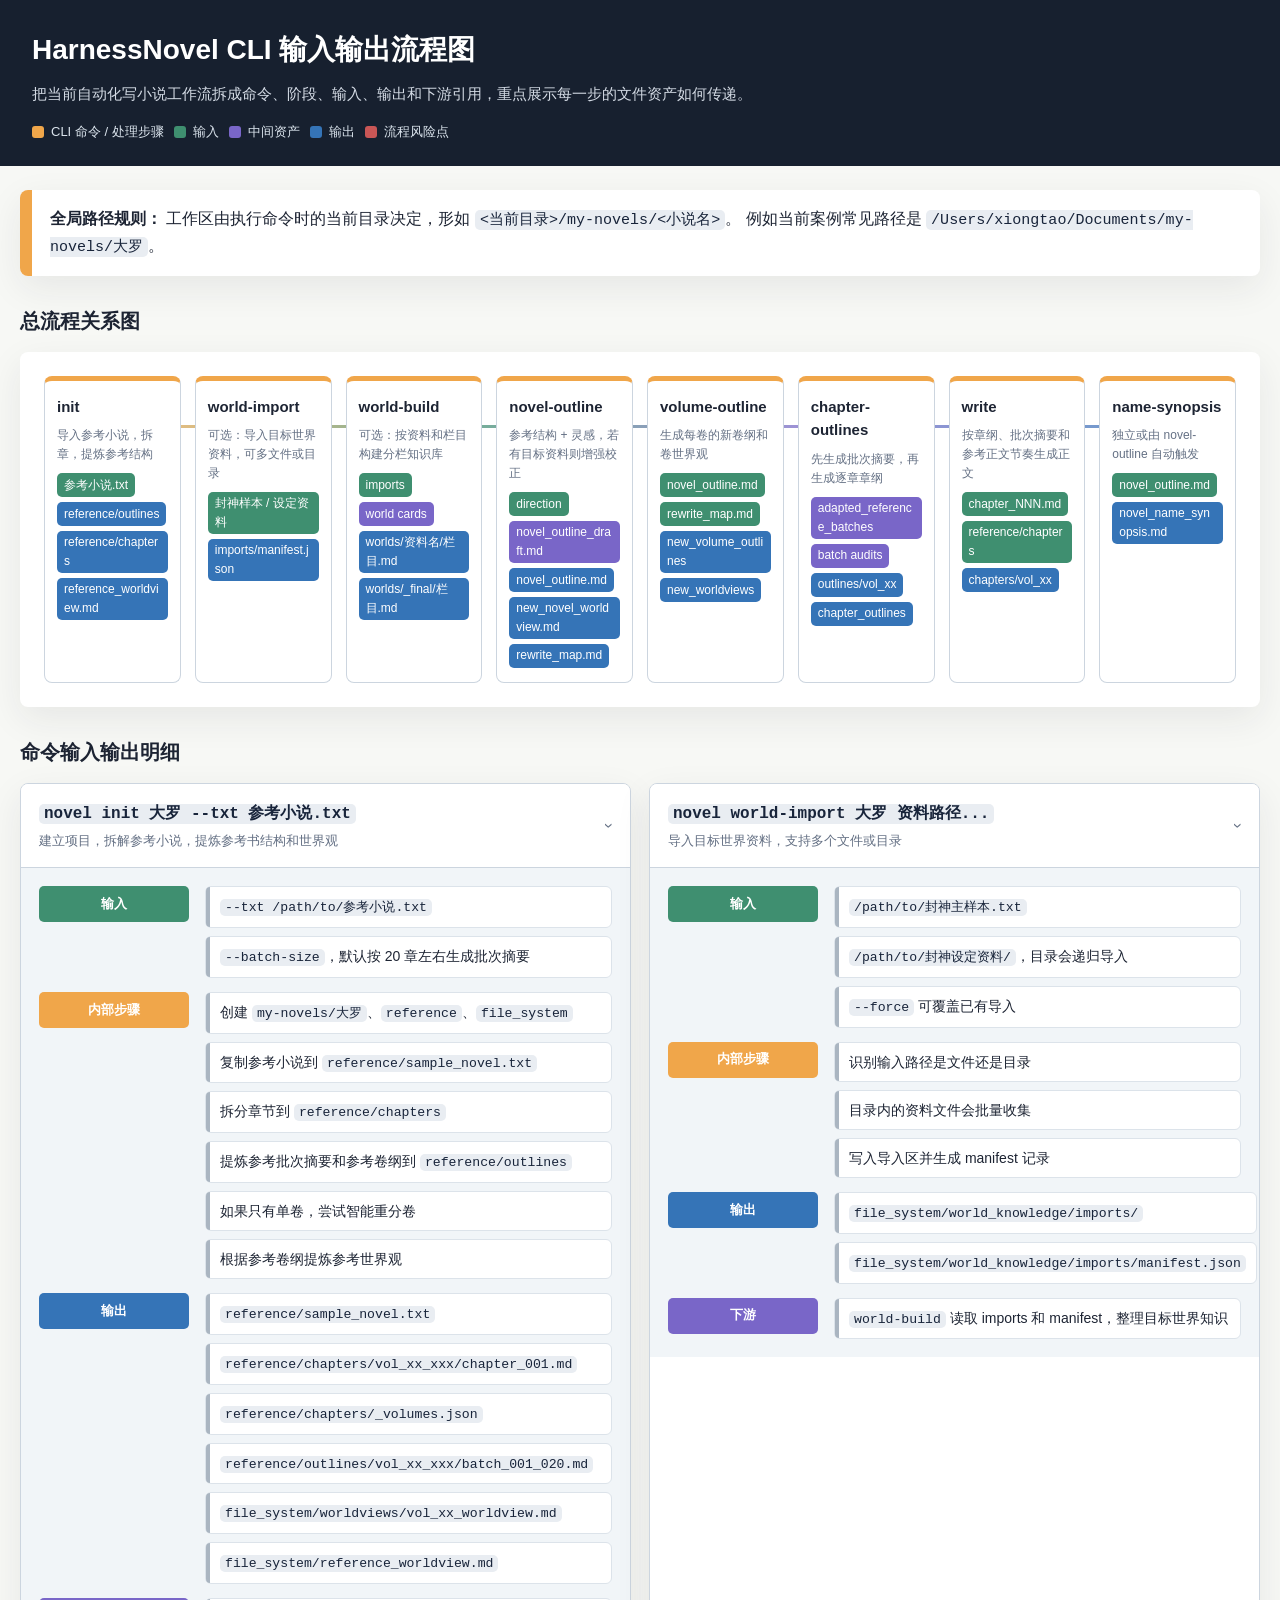
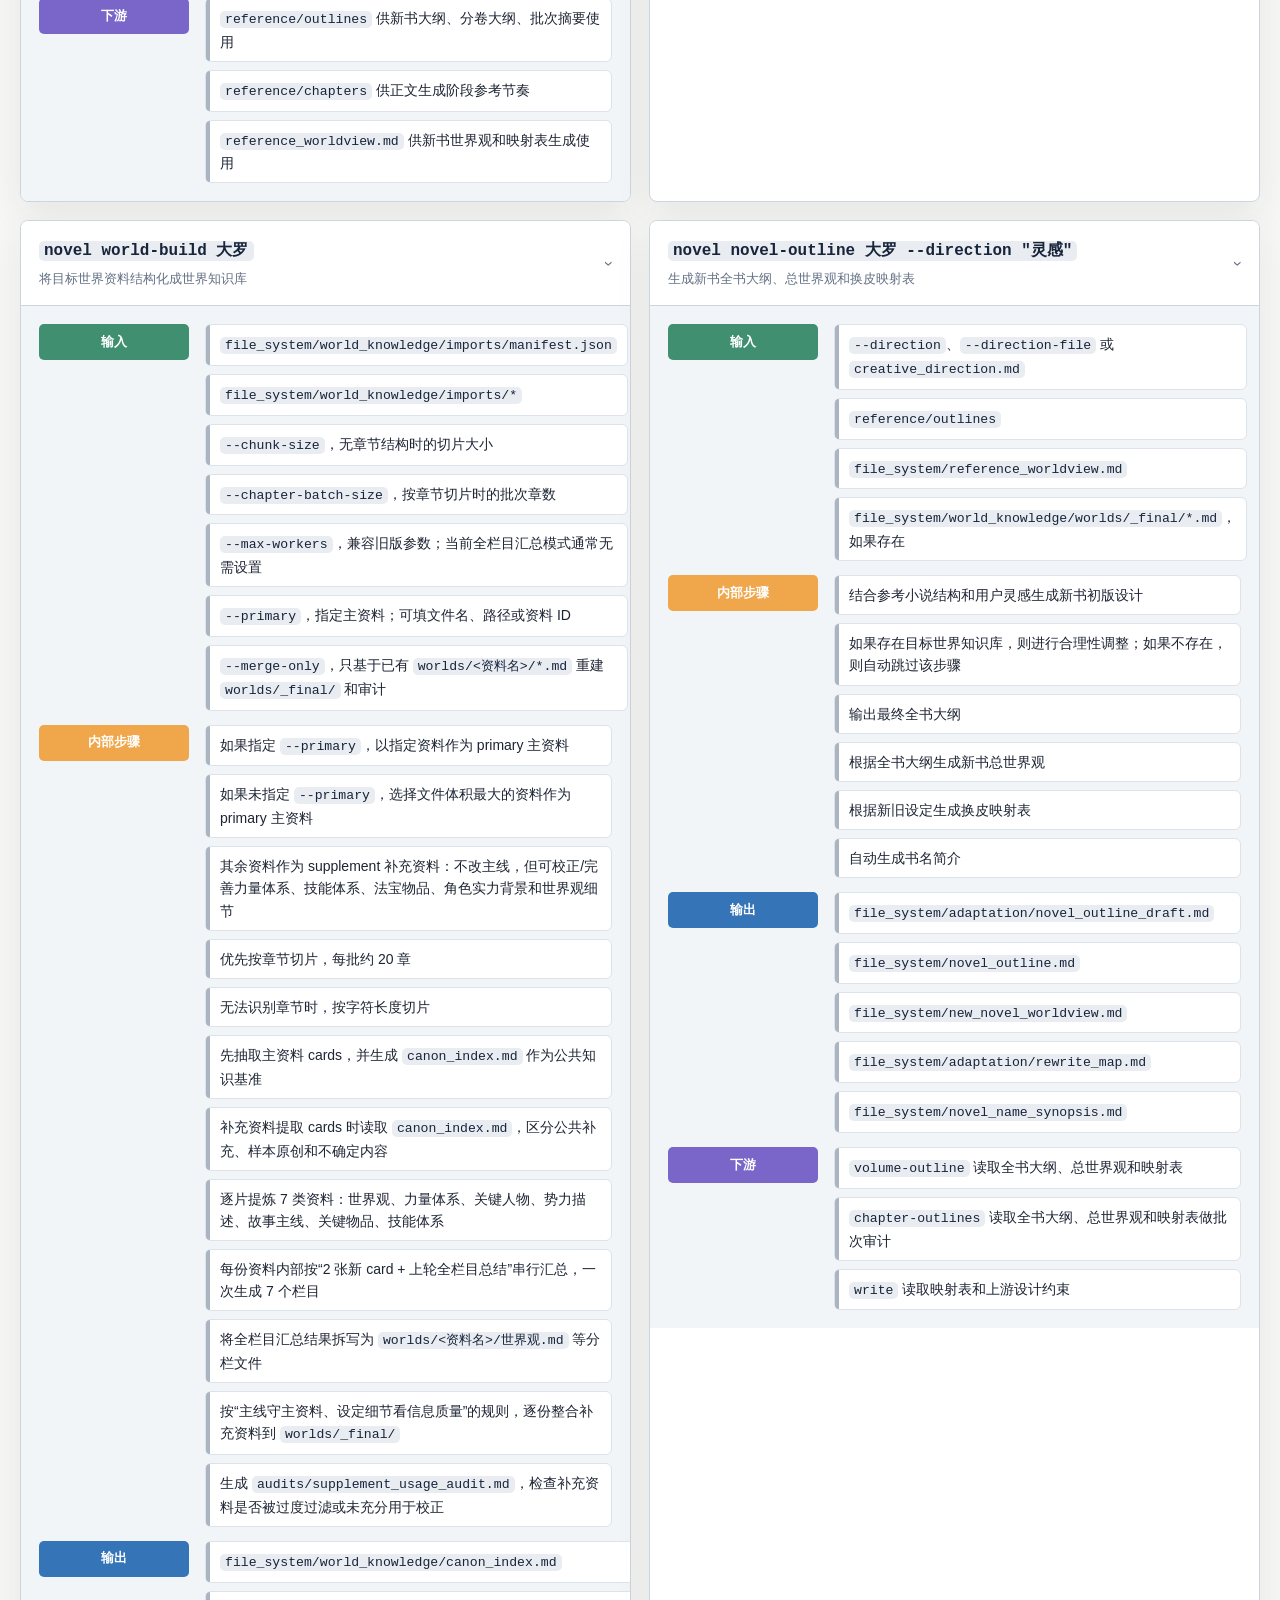
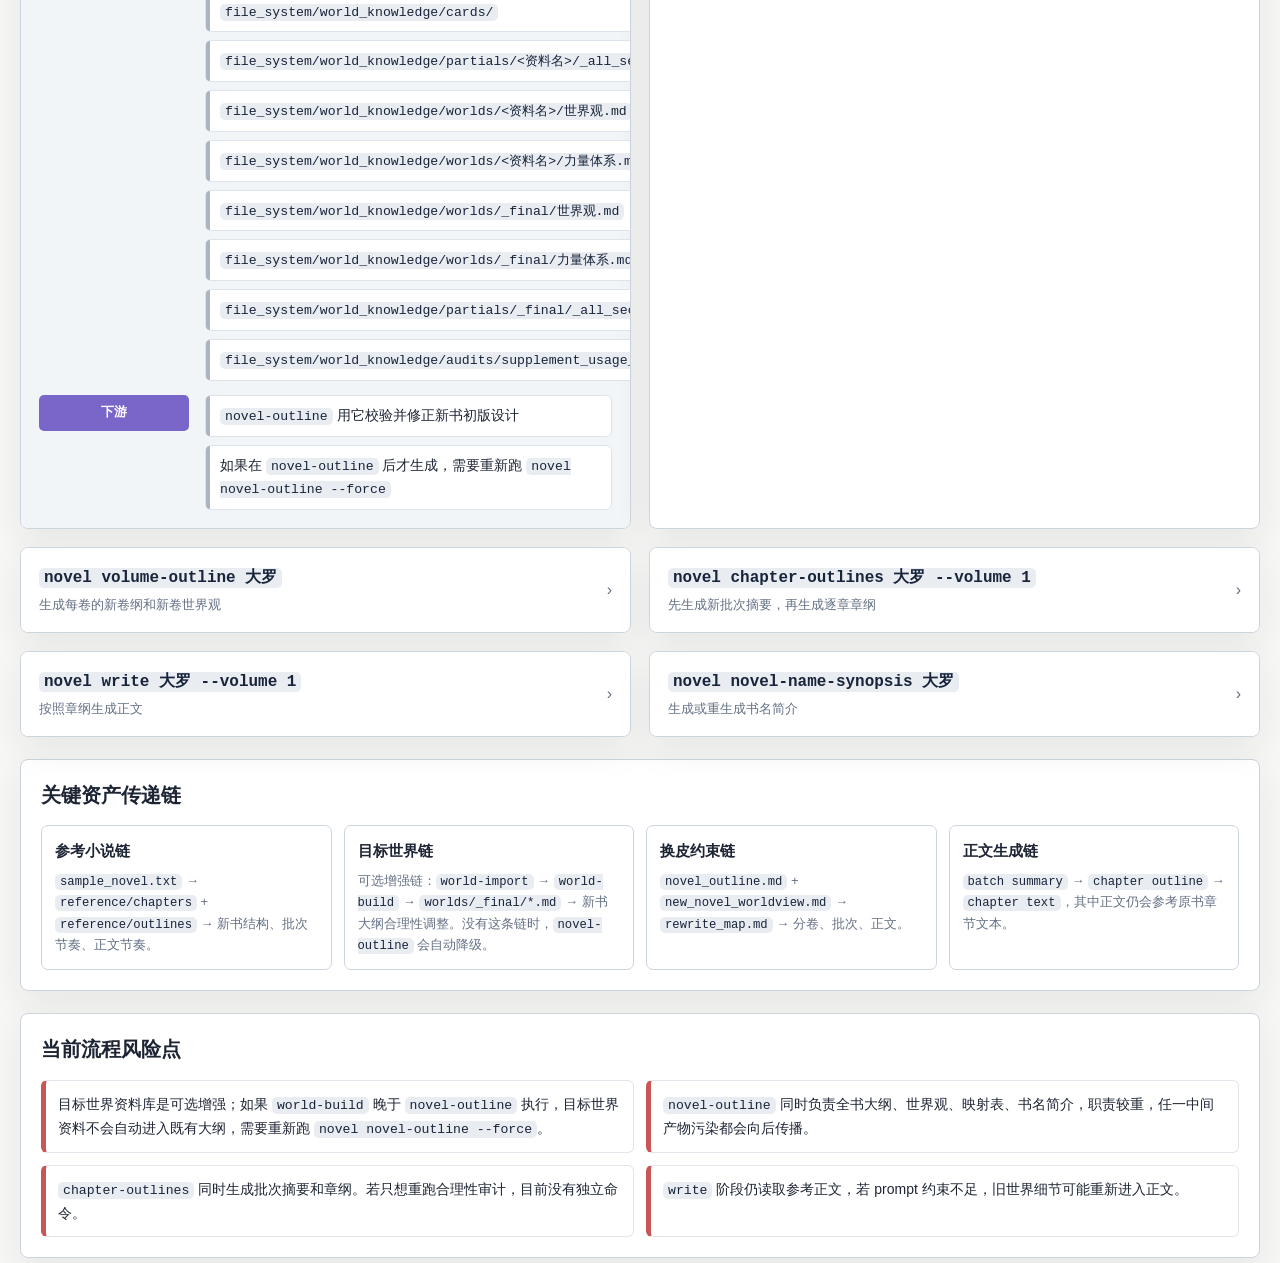
==== docs/cli_io_mindmap.html @ f711101b "add world import" ====
<!doctype html>
<html lang="zh-CN">
<head>
  <meta charset="utf-8">
  <meta name="viewport" content="width=device-width, initial-scale=1">
  <title>HarnessNovel CLI 输入输出流程图</title>
  <style>
    :root {
      --bg: #f7f8f5;
      --ink: #1d2433;
      --muted: #647084;
      --line: #ccd5df;
      --panel: #ffffff;
      --panel-soft: #f1f5f8;
      --cmd: #f0a64a;
      --input: #3f8f70;
      --mid: #7966c8;
      --output: #3574b7;
      --risk: #c95656;
      --shadow: 0 12px 36px rgba(33, 42, 55, 0.08);
      --radius: 8px;
    }

    * {
      box-sizing: border-box;
    }

    body {
      margin: 0;
      background: var(--bg);
      color: var(--ink);
      font-family: -apple-system, BlinkMacSystemFont, "Segoe UI", "PingFang SC", "Microsoft YaHei", sans-serif;
      line-height: 1.58;
    }

    header {
      background: #17202f;
      color: #fff;
      padding: 28px 32px 24px;
    }

    header h1 {
      margin: 0;
      font-size: 28px;
      font-weight: 760;
    }

    header p {
      margin: 10px 0 0;
      max-width: 980px;
      color: #d4dbe5;
      font-size: 15px;
    }

    main {
      width: min(1320px, calc(100% - 40px));
      margin: 24px auto 56px;
    }

    .note {
      display: grid;
      grid-template-columns: 12px 1fr;
      gap: 14px;
      align-items: stretch;
      background: var(--panel);
      box-shadow: var(--shadow);
      border-radius: var(--radius);
      overflow: hidden;
      margin-bottom: 24px;
    }

    .note::before {
      content: "";
      background: var(--cmd);
    }

    .note .content {
      padding: 16px 18px 16px 4px;
    }

    code {
      font-family: ui-monospace, SFMono-Regular, Menlo, Consolas, monospace;
      font-size: 0.94em;
      color: #18243a;
      background: #e9edf2;
      border-radius: 5px;
      padding: 1px 5px;
    }

    .section-title {
      margin: 30px 0 14px;
      font-size: 20px;
      font-weight: 760;
    }

    .legend {
      display: flex;
      flex-wrap: wrap;
      gap: 10px;
      margin: 16px 0 0;
    }

    .legend span {
      display: inline-flex;
      align-items: center;
      gap: 7px;
      color: #dbe4ed;
      font-size: 13px;
    }

    .legend i {
      width: 12px;
      height: 12px;
      border-radius: 3px;
      display: inline-block;
    }

    .flow-board {
      position: relative;
      background: var(--panel);
      box-shadow: var(--shadow);
      border-radius: var(--radius);
      padding: 24px;
      overflow-x: auto;
    }

    .rail {
      min-width: 1180px;
      display: grid;
      grid-template-columns: repeat(8, 1fr);
      gap: 14px;
      position: relative;
    }

    .rail::before {
      content: "";
      position: absolute;
      top: 49px;
      left: 7%;
      right: 7%;
      height: 3px;
      background: linear-gradient(90deg, var(--cmd), var(--input), var(--mid), var(--output));
      border-radius: 3px;
      opacity: 0.72;
    }

    .flow-node {
      position: relative;
      z-index: 1;
      min-height: 146px;
      background: #fff;
      border: 1px solid var(--line);
      border-top: 5px solid var(--cmd);
      border-radius: var(--radius);
      padding: 14px 12px;
    }

    .flow-node strong {
      display: block;
      font-size: 15px;
      margin-bottom: 8px;
    }

    .flow-node small {
      color: var(--muted);
      display: block;
      font-size: 12px;
    }

    .flow-node .artifacts {
      margin-top: 9px;
      display: grid;
      gap: 5px;
    }

    .pill {
      display: inline-flex;
      align-items: center;
      min-height: 24px;
      width: fit-content;
      max-width: 100%;
      border-radius: 5px;
      padding: 2px 7px;
      font-size: 12px;
      color: #fff;
      overflow-wrap: anywhere;
    }

    .pill.input { background: var(--input); }
    .pill.mid { background: var(--mid); }
    .pill.output { background: var(--output); }
    .pill.risk { background: var(--risk); }

    .mindmap-grid {
      display: grid;
      grid-template-columns: repeat(2, minmax(0, 1fr));
      gap: 18px;
    }

    details.command {
      background: var(--panel);
      border: 1px solid var(--line);
      border-radius: var(--radius);
      box-shadow: var(--shadow);
      overflow: hidden;
    }

    details.command > summary {
      cursor: pointer;
      list-style: none;
      padding: 16px 18px;
      background: #fff;
      display: flex;
      align-items: center;
      justify-content: space-between;
      gap: 16px;
    }

    details.command > summary::-webkit-details-marker {
      display: none;
    }

    .summary-title {
      display: flex;
      flex-direction: column;
      gap: 4px;
    }

    .summary-title strong {
      font-size: 17px;
    }

    .summary-title span {
      color: var(--muted);
      font-size: 13px;
    }

    .chevron {
      flex: 0 0 auto;
      color: var(--muted);
      transition: transform 0.18s ease;
    }

    details[open] .chevron {
      transform: rotate(90deg);
    }

    .command-body {
      border-top: 1px solid var(--line);
      background: var(--panel-soft);
      padding: 18px;
    }

    .branch {
      display: grid;
      grid-template-columns: 150px 1fr;
      gap: 16px;
      align-items: start;
      margin: 0 0 14px;
    }

    .branch:last-child {
      margin-bottom: 0;
    }

    .branch-label {
      min-height: 36px;
      display: flex;
      align-items: center;
      justify-content: center;
      border-radius: 5px;
      color: #fff;
      font-weight: 680;
      font-size: 13px;
    }

    .branch-label.input { background: var(--input); }
    .branch-label.step { background: var(--cmd); }
    .branch-label.mid { background: var(--mid); }
    .branch-label.output { background: var(--output); }
    .branch-label.risk { background: var(--risk); }

    .branch ul {
      margin: 0;
      padding: 0;
      list-style: none;
      display: grid;
      gap: 8px;
    }

    .branch li {
      position: relative;
      background: #fff;
      border: 1px solid #dce3ea;
      border-radius: 6px;
      padding: 8px 10px 8px 14px;
      font-size: 14px;
    }

    .branch li::before {
      content: "";
      position: absolute;
      left: 0;
      top: 0;
      bottom: 0;
      width: 4px;
      background: #aab5c1;
      border-radius: 6px 0 0 6px;
    }

    .chain {
      background: var(--panel);
      border-radius: var(--radius);
      box-shadow: var(--shadow);
      border: 1px solid var(--line);
      padding: 20px;
      margin-top: 22px;
    }

    .chain-grid {
      display: grid;
      grid-template-columns: repeat(4, minmax(0, 1fr));
      gap: 12px;
    }

    .chain-card {
      background: #fff;
      border: 1px solid var(--line);
      border-radius: 7px;
      padding: 13px;
    }

    .chain-card h3 {
      margin: 0 0 8px;
      font-size: 15px;
    }

    .chain-card p {
      margin: 0;
      color: var(--muted);
      font-size: 13px;
    }

    .risk-list {
      display: grid;
      grid-template-columns: repeat(2, minmax(0, 1fr));
      gap: 12px;
      margin-top: 12px;
    }

    .risk-item {
      border-left: 5px solid var(--risk);
      background: #fff;
      border-radius: 6px;
      padding: 12px;
      border-top: 1px solid #e1e6ec;
      border-right: 1px solid #e1e6ec;
      border-bottom: 1px solid #e1e6ec;
      font-size: 14px;
    }

    @media (max-width: 980px) {
      main {
        width: min(100% - 24px, 1320px);
      }

      .mindmap-grid,
      .chain-grid,
      .risk-list {
        grid-template-columns: 1fr;
      }

      .branch {
        grid-template-columns: 1fr;
      }
    }
  </style>
</head>
<body>
  <header>
    <h1>HarnessNovel CLI 输入输出流程图</h1>
    <p>把当前自动化写小说工作流拆成命令、阶段、输入、输出和下游引用，重点展示每一步的文件资产如何传递。</p>
    <div class="legend">
      <span><i style="background: var(--cmd)"></i>CLI 命令 / 处理步骤</span>
      <span><i style="background: var(--input)"></i>输入</span>
      <span><i style="background: var(--mid)"></i>中间资产</span>
      <span><i style="background: var(--output)"></i>输出</span>
      <span><i style="background: var(--risk)"></i>流程风险点</span>
    </div>
  </header>

  <main>
    <section class="note">
      <div class="content">
        <strong>全局路径规则：</strong>
        工作区由执行命令时的当前目录决定，形如 <code>&lt;当前目录&gt;/my-novels/&lt;小说名&gt;</code>。
        例如当前案例常见路径是 <code>/Users/xiongtao/Documents/my-novels/大罗</code>。
      </div>
    </section>

    <h2 class="section-title">总流程关系图</h2>
    <section class="flow-board" aria-label="CLI 总流程">
      <div class="rail">
        <article class="flow-node">
          <strong>init</strong>
          <small>导入参考小说，拆章，提炼参考结构</small>
          <div class="artifacts">
            <span class="pill input">参考小说.txt</span>
            <span class="pill output">reference/outlines</span>
            <span class="pill output">reference/chapters</span>
            <span class="pill output">reference_worldview.md</span>
          </div>
        </article>
        <article class="flow-node">
          <strong>world-import</strong>
          <small>可选：导入目标世界资料，可多文件或目录</small>
          <div class="artifacts">
            <span class="pill input">封神样本 / 设定资料</span>
            <span class="pill output">imports/manifest.json</span>
          </div>
        </article>
        <article class="flow-node">
          <strong>world-build</strong>
          <small>可选：按资料和栏目构建分栏知识库</small>
          <div class="artifacts">
            <span class="pill input">imports</span>
            <span class="pill mid">world cards</span>
            <span class="pill output">worlds/资料名/栏目.md</span>
            <span class="pill output">worlds/_final/栏目.md</span>
          </div>
        </article>
        <article class="flow-node">
          <strong>novel-outline</strong>
          <small>参考结构 + 灵感，若有目标资料则增强校正</small>
          <div class="artifacts">
            <span class="pill input">direction</span>
            <span class="pill mid">novel_outline_draft.md</span>
            <span class="pill output">novel_outline.md</span>
            <span class="pill output">new_novel_worldview.md</span>
            <span class="pill output">rewrite_map.md</span>
          </div>
        </article>
        <article class="flow-node">
          <strong>volume-outline</strong>
          <small>生成每卷的新卷纲和卷世界观</small>
          <div class="artifacts">
            <span class="pill input">novel_outline.md</span>
            <span class="pill input">rewrite_map.md</span>
            <span class="pill output">new_volume_outlines</span>
            <span class="pill output">new_worldviews</span>
          </div>
        </article>
        <article class="flow-node">
          <strong>chapter-outlines</strong>
          <small>先生成批次摘要，再生成逐章章纲</small>
          <div class="artifacts">
            <span class="pill mid">adapted_reference_batches</span>
            <span class="pill mid">batch audits</span>
            <span class="pill output">outlines/vol_xx</span>
            <span class="pill output">chapter_outlines</span>
          </div>
        </article>
        <article class="flow-node">
          <strong>write</strong>
          <small>按章纲、批次摘要和参考正文节奏生成正文</small>
          <div class="artifacts">
            <span class="pill input">chapter_NNN.md</span>
            <span class="pill input">reference/chapters</span>
            <span class="pill output">chapters/vol_xx</span>
          </div>
        </article>
        <article class="flow-node">
          <strong>name-synopsis</strong>
          <small>独立或由 novel-outline 自动触发</small>
          <div class="artifacts">
            <span class="pill input">novel_outline.md</span>
            <span class="pill output">novel_name_synopsis.md</span>
          </div>
        </article>
      </div>
    </section>

    <h2 class="section-title">命令输入输出明细</h2>
    <section class="mindmap-grid">
      <details class="command" open>
        <summary>
          <span class="summary-title">
            <strong><code>novel init 大罗 --txt 参考小说.txt</code></strong>
            <span>建立项目，拆解参考小说，提炼参考书结构和世界观</span>
          </span>
          <span class="chevron">›</span>
        </summary>
        <div class="command-body">
          <div class="branch">
            <div class="branch-label input">输入</div>
            <ul>
              <li><code>--txt /path/to/参考小说.txt</code></li>
              <li><code>--batch-size</code>，默认按 20 章左右生成批次摘要</li>
            </ul>
          </div>
          <div class="branch">
            <div class="branch-label step">内部步骤</div>
            <ul>
              <li>创建 <code>my-novels/大罗</code>、<code>reference</code>、<code>file_system</code></li>
              <li>复制参考小说到 <code>reference/sample_novel.txt</code></li>
              <li>拆分章节到 <code>reference/chapters</code></li>
              <li>提炼参考批次摘要和参考卷纲到 <code>reference/outlines</code></li>
              <li>如果只有单卷，尝试智能重分卷</li>
              <li>根据参考卷纲提炼参考世界观</li>
            </ul>
          </div>
          <div class="branch">
            <div class="branch-label output">输出</div>
            <ul>
              <li><code>reference/sample_novel.txt</code></li>
              <li><code>reference/chapters/vol_xx_xxx/chapter_001.md</code></li>
              <li><code>reference/chapters/_volumes.json</code></li>
              <li><code>reference/outlines/vol_xx_xxx/batch_001_020.md</code></li>
              <li><code>file_system/worldviews/vol_xx_worldview.md</code></li>
              <li><code>file_system/reference_worldview.md</code></li>
            </ul>
          </div>
          <div class="branch">
            <div class="branch-label mid">下游</div>
            <ul>
              <li><code>reference/outlines</code> 供新书大纲、分卷大纲、批次摘要使用</li>
              <li><code>reference/chapters</code> 供正文生成阶段参考节奏</li>
              <li><code>reference_worldview.md</code> 供新书世界观和映射表生成使用</li>
            </ul>
          </div>
        </div>
      </details>

      <details class="command" open>
        <summary>
          <span class="summary-title">
            <strong><code>novel world-import 大罗 资料路径...</code></strong>
            <span>导入目标世界资料，支持多个文件或目录</span>
          </span>
          <span class="chevron">›</span>
        </summary>
        <div class="command-body">
          <div class="branch">
            <div class="branch-label input">输入</div>
            <ul>
              <li><code>/path/to/封神主样本.txt</code></li>
              <li><code>/path/to/封神设定资料/</code>，目录会递归导入</li>
              <li><code>--force</code> 可覆盖已有导入</li>
            </ul>
          </div>
          <div class="branch">
            <div class="branch-label step">内部步骤</div>
            <ul>
              <li>识别输入路径是文件还是目录</li>
              <li>目录内的资料文件会批量收集</li>
              <li>写入导入区并生成 manifest 记录</li>
            </ul>
          </div>
          <div class="branch">
            <div class="branch-label output">输出</div>
            <ul>
              <li><code>file_system/world_knowledge/imports/</code></li>
              <li><code>file_system/world_knowledge/imports/manifest.json</code></li>
            </ul>
          </div>
          <div class="branch">
            <div class="branch-label mid">下游</div>
            <ul>
              <li><code>world-build</code> 读取 imports 和 manifest，整理目标世界知识</li>
            </ul>
          </div>
        </div>
      </details>

      <details class="command" open>
        <summary>
          <span class="summary-title">
            <strong><code>novel world-build 大罗</code></strong>
            <span>将目标世界资料结构化成世界知识库</span>
          </span>
          <span class="chevron">›</span>
        </summary>
        <div class="command-body">
          <div class="branch">
            <div class="branch-label input">输入</div>
            <ul>
              <li><code>file_system/world_knowledge/imports/manifest.json</code></li>
              <li><code>file_system/world_knowledge/imports/*</code></li>
              <li><code>--chunk-size</code>，无章节结构时的切片大小</li>
              <li><code>--chapter-batch-size</code>，按章节切片时的批次章数</li>
              <li><code>--max-workers</code>，兼容旧版参数；当前全栏目汇总模式通常无需设置</li>
              <li><code>--primary</code>，指定主资料；可填文件名、路径或资料 ID</li>
              <li><code>--merge-only</code>，只基于已有 <code>worlds/&lt;资料名&gt;/*.md</code> 重建 <code>worlds/_final/</code> 和审计</li>
            </ul>
          </div>
          <div class="branch">
            <div class="branch-label step">内部步骤</div>
            <ul>
              <li>如果指定 <code>--primary</code>，以指定资料作为 primary 主资料</li>
              <li>如果未指定 <code>--primary</code>，选择文件体积最大的资料作为 primary 主资料</li>
              <li>其余资料作为 supplement 补充资料：不改主线，但可校正/完善力量体系、技能体系、法宝物品、角色实力背景和世界观细节</li>
              <li>优先按章节切片，每批约 20 章</li>
              <li>无法识别章节时，按字符长度切片</li>
              <li>先抽取主资料 cards，并生成 <code>canon_index.md</code> 作为公共知识基准</li>
              <li>补充资料提取 cards 时读取 <code>canon_index.md</code>，区分公共补充、样本原创和不确定内容</li>
              <li>逐片提炼 7 类资料：世界观、力量体系、关键人物、势力描述、故事主线、关键物品、技能体系</li>
              <li>每份资料内部按“2 张新 card + 上轮全栏目总结”串行汇总，一次生成 7 个栏目</li>
              <li>将全栏目汇总结果拆写为 <code>worlds/&lt;资料名&gt;/世界观.md</code> 等分栏文件</li>
              <li>按“主线守主资料、设定细节看信息质量”的规则，逐份整合补充资料到 <code>worlds/_final/</code></li>
              <li>生成 <code>audits/supplement_usage_audit.md</code>，检查补充资料是否被过度过滤或未充分用于校正</li>
            </ul>
          </div>
          <div class="branch">
            <div class="branch-label output">输出</div>
            <ul>
              <li><code>file_system/world_knowledge/canon_index.md</code></li>
              <li><code>file_system/world_knowledge/cards/</code></li>
              <li><code>file_system/world_knowledge/partials/&lt;资料名&gt;/_all_sections/partial_001.md</code></li>
              <li><code>file_system/world_knowledge/worlds/&lt;资料名&gt;/世界观.md</code></li>
              <li><code>file_system/world_knowledge/worlds/&lt;资料名&gt;/力量体系.md</code></li>
              <li><code>file_system/world_knowledge/worlds/_final/世界观.md</code></li>
              <li><code>file_system/world_knowledge/worlds/_final/力量体系.md</code></li>
              <li><code>file_system/world_knowledge/partials/_final/_all_sections/integrated_001_xxx.md</code></li>
              <li><code>file_system/world_knowledge/audits/supplement_usage_audit.md</code></li>
            </ul>
          </div>
          <div class="branch">
            <div class="branch-label mid">下游</div>
            <ul>
              <li><code>novel-outline</code> 用它校验并修正新书初版设计</li>
              <li>如果在 <code>novel-outline</code> 后才生成，需要重新跑 <code>novel novel-outline --force</code></li>
            </ul>
          </div>
        </div>
      </details>

      <details class="command" open>
        <summary>
          <span class="summary-title">
            <strong><code>novel novel-outline 大罗 --direction "灵感"</code></strong>
            <span>生成新书全书大纲、总世界观和换皮映射表</span>
          </span>
          <span class="chevron">›</span>
        </summary>
        <div class="command-body">
          <div class="branch">
            <div class="branch-label input">输入</div>
            <ul>
              <li><code>--direction</code>、<code>--direction-file</code> 或 <code>creative_direction.md</code></li>
              <li><code>reference/outlines</code></li>
              <li><code>file_system/reference_worldview.md</code></li>
              <li><code>file_system/world_knowledge/worlds/_final/*.md</code>，如果存在</li>
            </ul>
          </div>
          <div class="branch">
            <div class="branch-label step">内部步骤</div>
            <ul>
              <li>结合参考小说结构和用户灵感生成新书初版设计</li>
              <li>如果存在目标世界知识库，则进行合理性调整；如果不存在，则自动跳过该步骤</li>
              <li>输出最终全书大纲</li>
              <li>根据全书大纲生成新书总世界观</li>
              <li>根据新旧设定生成换皮映射表</li>
              <li>自动生成书名简介</li>
            </ul>
          </div>
          <div class="branch">
            <div class="branch-label output">输出</div>
            <ul>
              <li><code>file_system/adaptation/novel_outline_draft.md</code></li>
              <li><code>file_system/novel_outline.md</code></li>
              <li><code>file_system/new_novel_worldview.md</code></li>
              <li><code>file_system/adaptation/rewrite_map.md</code></li>
              <li><code>file_system/novel_name_synopsis.md</code></li>
            </ul>
          </div>
          <div class="branch">
            <div class="branch-label mid">下游</div>
            <ul>
              <li><code>volume-outline</code> 读取全书大纲、总世界观和映射表</li>
              <li><code>chapter-outlines</code> 读取全书大纲、总世界观和映射表做批次审计</li>
              <li><code>write</code> 读取映射表和上游设计约束</li>
            </ul>
          </div>
        </div>
      </details>

      <details class="command">
        <summary>
          <span class="summary-title">
            <strong><code>novel volume-outline 大罗</code></strong>
            <span>生成每卷的新卷纲和新卷世界观</span>
          </span>
          <span class="chevron">›</span>
        </summary>
        <div class="command-body">
          <div class="branch">
            <div class="branch-label input">输入</div>
            <ul>
              <li><code>file_system/novel_outline.md</code></li>
              <li><code>file_system/new_novel_worldview.md</code></li>
              <li><code>file_system/adaptation/rewrite_map.md</code></li>
              <li><code>reference/outlines/vol_xx_xxx</code></li>
              <li><code>--volume</code> 可指定单卷</li>
              <li><code>--direction</code> 可补充本次卷纲方向</li>
            </ul>
          </div>
          <div class="branch">
            <div class="branch-label step">内部步骤</div>
            <ul>
              <li>读取参考卷结构和新书总设计</li>
              <li>如果映射表缺失，尝试自动补生成</li>
              <li>生成单卷新大纲</li>
              <li>基于单卷大纲生成单卷世界观</li>
              <li>汇总所有分卷大纲</li>
            </ul>
          </div>
          <div class="branch">
            <div class="branch-label output">输出</div>
            <ul>
              <li><code>file_system/new_volume_outlines/vol_01_outline.md</code></li>
              <li><code>file_system/new_worldviews/vol_01_worldview.md</code></li>
              <li><code>file_system/volume_outline.md</code></li>
            </ul>
          </div>
          <div class="branch">
            <div class="branch-label mid">下游</div>
            <ul>
              <li><code>chapter-outlines</code> 用本卷大纲和本卷世界观生成批次摘要和章纲</li>
              <li><code>write</code> 用本卷大纲和本卷世界观约束正文</li>
            </ul>
          </div>
        </div>
      </details>

      <details class="command">
        <summary>
          <span class="summary-title">
            <strong><code>novel chapter-outlines 大罗 --volume 1</code></strong>
            <span>先生成新批次摘要，再生成逐章章纲</span>
          </span>
          <span class="chevron">›</span>
        </summary>
        <div class="command-body">
          <div class="branch">
            <div class="branch-label input">输入</div>
            <ul>
              <li><code>file_system/novel_outline.md</code></li>
              <li><code>file_system/new_novel_worldview.md</code></li>
              <li><code>file_system/new_volume_outlines/vol_xx_outline.md</code></li>
              <li><code>file_system/new_worldviews/vol_xx_worldview.md</code></li>
              <li><code>file_system/adaptation/rewrite_map.md</code></li>
              <li><code>reference/outlines/vol_xx_xxx/batch_001_020.md</code></li>
              <li>前序新批次摘要和前两章章纲，如果存在</li>
            </ul>
          </div>
          <div class="branch">
            <div class="branch-label step">多步流程</div>
            <ul>
              <li>步骤 A：预改写参考批次，生成新世界节奏草稿</li>
              <li>步骤 B：基于预改写草稿生成正式新批次摘要</li>
              <li>步骤 C：用 pro 模型做剧情合理性审计，失败则重写一次</li>
              <li>步骤 D：基于正式批次摘要生成逐章章纲</li>
            </ul>
          </div>
          <div class="branch">
            <div class="branch-label output">输出</div>
            <ul>
              <li><code>file_system/adaptation/adapted_reference_batches/vol_xx/batch_001_020.md</code></li>
              <li><code>file_system/adaptation/batch_reasonability_audits/vol_xx/*.json</code></li>
              <li><code>file_system/outlines/vol_xx/batch_001_020.md</code></li>
              <li><code>file_system/chapter_outlines/vol_xx/chapter_001.md</code></li>
            </ul>
          </div>
          <div class="branch">
            <div class="branch-label mid">下游</div>
            <ul>
              <li><code>file_system/outlines</code> 作为正文生成的批次背景</li>
              <li><code>file_system/chapter_outlines</code> 作为正文生成的直接蓝图</li>
            </ul>
          </div>
        </div>
      </details>

      <details class="command">
        <summary>
          <span class="summary-title">
            <strong><code>novel write 大罗 --volume 1</code></strong>
            <span>按照章纲生成正文</span>
          </span>
          <span class="chevron">›</span>
        </summary>
        <div class="command-body">
          <div class="branch">
            <div class="branch-label input">输入</div>
            <ul>
              <li><code>file_system/chapter_outlines/vol_xx/chapter_NNN.md</code></li>
              <li><code>file_system/outlines/vol_xx/batch_XXX_YYY.md</code></li>
              <li><code>file_system/new_volume_outlines/vol_xx_outline.md</code></li>
              <li><code>file_system/new_worldviews/vol_xx_worldview.md</code></li>
              <li><code>file_system/adaptation/rewrite_map.md</code></li>
              <li><code>reference/chapters</code> 中按比例匹配的参考章节</li>
              <li>前两章正文，如果存在</li>
              <li><code>core/system_prompt.md</code> 和 <code>core/agents.md</code></li>
            </ul>
          </div>
          <div class="branch">
            <div class="branch-label step">内部步骤</div>
            <ul>
              <li>确定要生成的章节范围，支持 <code>--start</code> 和 <code>--max</code></li>
              <li>读取章纲、批次摘要、卷纲、卷世界观、映射表</li>
              <li>读取对应参考章节作为节奏和写法样本</li>
              <li>调用正文生成模型</li>
              <li>写入章节正文</li>
            </ul>
          </div>
          <div class="branch">
            <div class="branch-label output">输出</div>
            <ul>
              <li><code>file_system/chapters/vol_xx/001_第1章.md</code></li>
              <li><code>file_system/chapters/vol_xx/002_第2章.md</code></li>
            </ul>
          </div>
          <div class="branch">
            <div class="branch-label risk">注意点</div>
            <ul>
              <li>正文阶段仍会直接读取参考章节文本，参考污染风险没有完全消失</li>
              <li>当前正文阶段仍存在静态残留扫描逻辑，后续可按你的新思路继续收敛</li>
            </ul>
          </div>
        </div>
      </details>

      <details class="command">
        <summary>
          <span class="summary-title">
            <strong><code>novel novel-name-synopsis 大罗</code></strong>
            <span>生成或重生成书名简介</span>
          </span>
          <span class="chevron">›</span>
        </summary>
        <div class="command-body">
          <div class="branch">
            <div class="branch-label input">输入</div>
            <ul>
              <li><code>file_system/novel_outline.md</code></li>
              <li><code>file_system/new_novel_worldview.md</code></li>
              <li><code>creative_direction.md</code></li>
            </ul>
          </div>
          <div class="branch">
            <div class="branch-label step">内部步骤</div>
            <ul>
              <li>根据全书大纲、世界观和灵感生成书名、简介、卖点</li>
              <li><code>novel-outline</code> 当前会自动触发一次本能力</li>
            </ul>
          </div>
          <div class="branch">
            <div class="branch-label output">输出</div>
            <ul>
              <li><code>file_system/novel_name_synopsis.md</code></li>
            </ul>
          </div>
        </div>
      </details>
    </section>

    <section class="chain">
      <h2 class="section-title" style="margin-top:0">关键资产传递链</h2>
      <div class="chain-grid">
        <article class="chain-card">
          <h3>参考小说链</h3>
          <p><code>sample_novel.txt</code> → <code>reference/chapters</code> + <code>reference/outlines</code> → 新书结构、批次节奏、正文节奏。</p>
        </article>
        <article class="chain-card">
          <h3>目标世界链</h3>
          <p>可选增强链：<code>world-import</code> → <code>world-build</code> → <code>worlds/_final/*.md</code> → 新书大纲合理性调整。没有这条链时，<code>novel-outline</code> 会自动降级。</p>
        </article>
        <article class="chain-card">
          <h3>换皮约束链</h3>
          <p><code>novel_outline.md</code> + <code>new_novel_worldview.md</code> → <code>rewrite_map.md</code> → 分卷、批次、正文。</p>
        </article>
        <article class="chain-card">
          <h3>正文生成链</h3>
          <p><code>batch summary</code> → <code>chapter outline</code> → <code>chapter text</code>，其中正文仍会参考原书章节文本。</p>
        </article>
      </div>
    </section>

    <section class="chain">
      <h2 class="section-title" style="margin-top:0">当前流程风险点</h2>
      <div class="risk-list">
        <div class="risk-item">目标世界资料库是可选增强；如果 <code>world-build</code> 晚于 <code>novel-outline</code> 执行，目标世界资料不会自动进入既有大纲，需要重新跑 <code>novel novel-outline --force</code>。</div>
        <div class="risk-item"><code>novel-outline</code> 同时负责全书大纲、世界观、映射表、书名简介，职责较重，任一中间产物污染都会向后传播。</div>
        <div class="risk-item"><code>chapter-outlines</code> 同时生成批次摘要和章纲。若只想重跑合理性审计，目前没有独立命令。</div>
        <div class="risk-item"><code>write</code> 阶段仍读取参考正文，若 prompt 约束不足，旧世界细节可能重新进入正文。</div>
      </div>
    </section>
  </main>
</body>
</html>
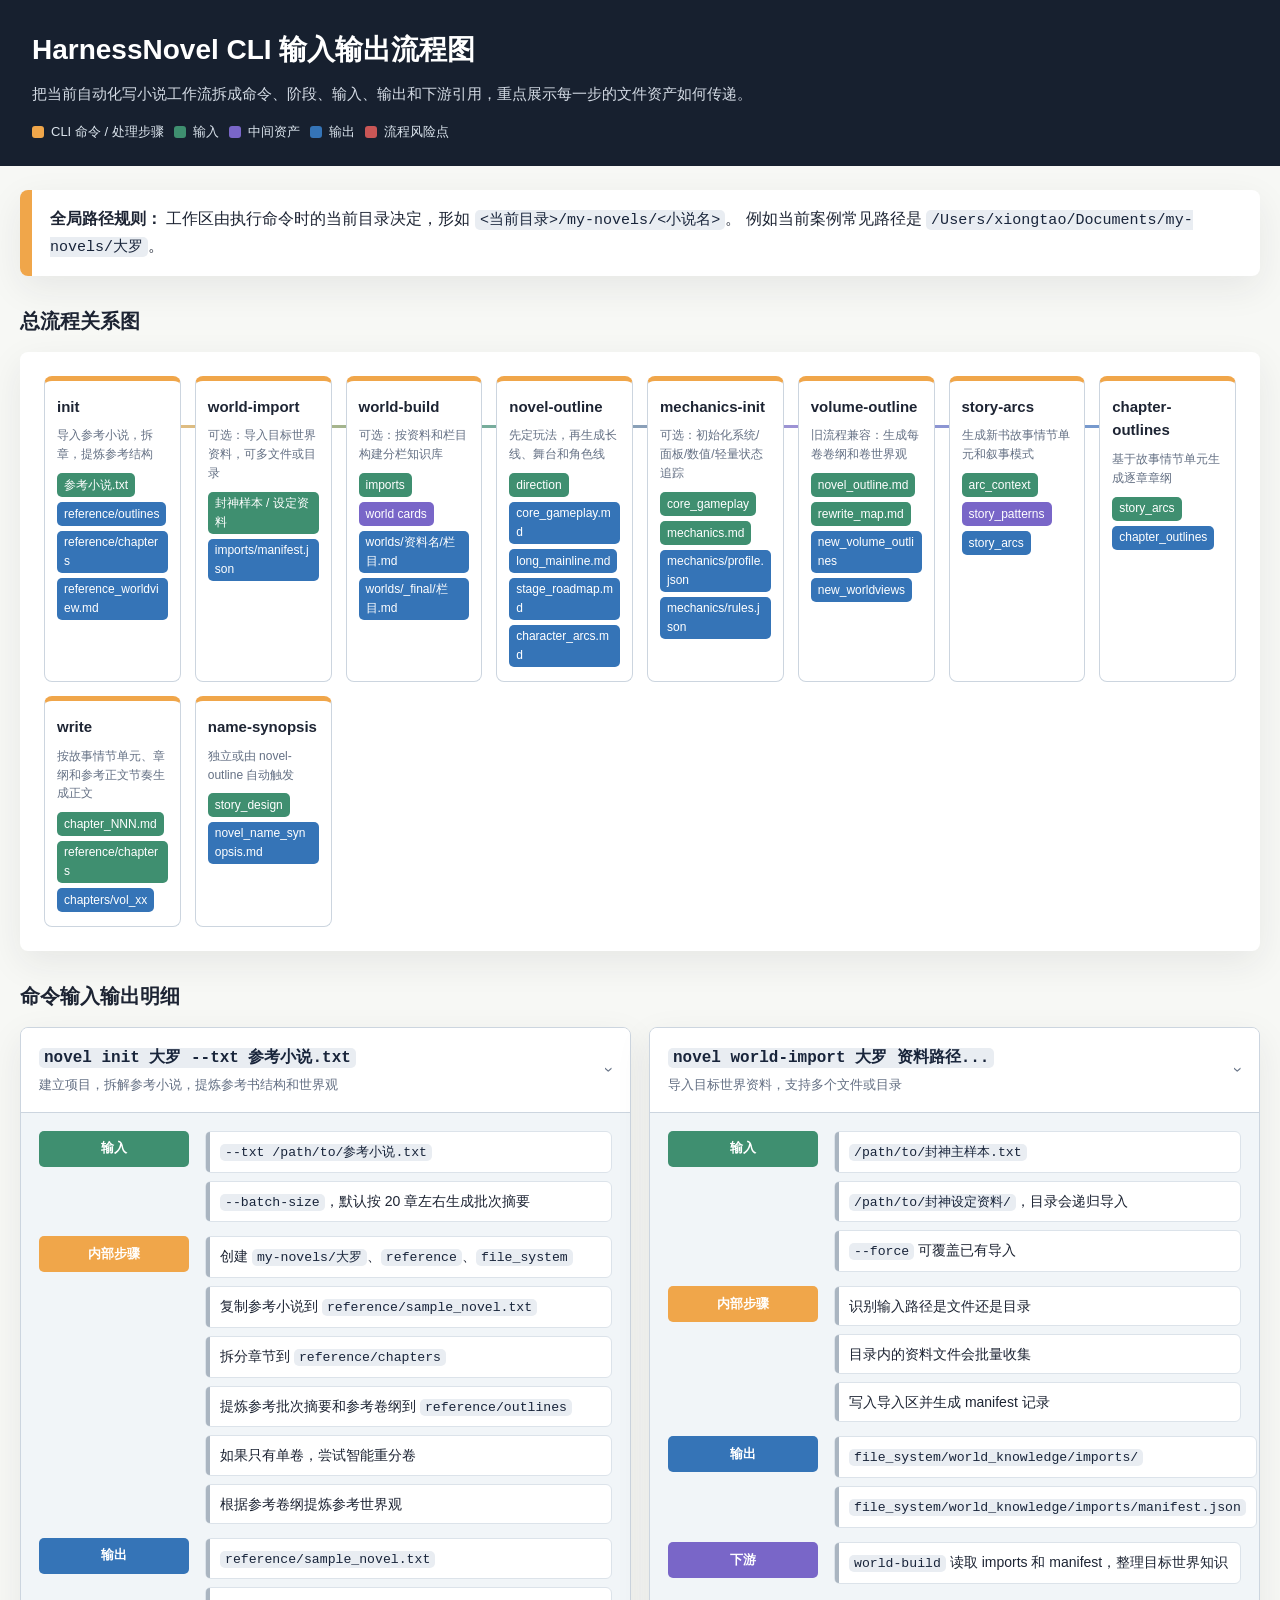
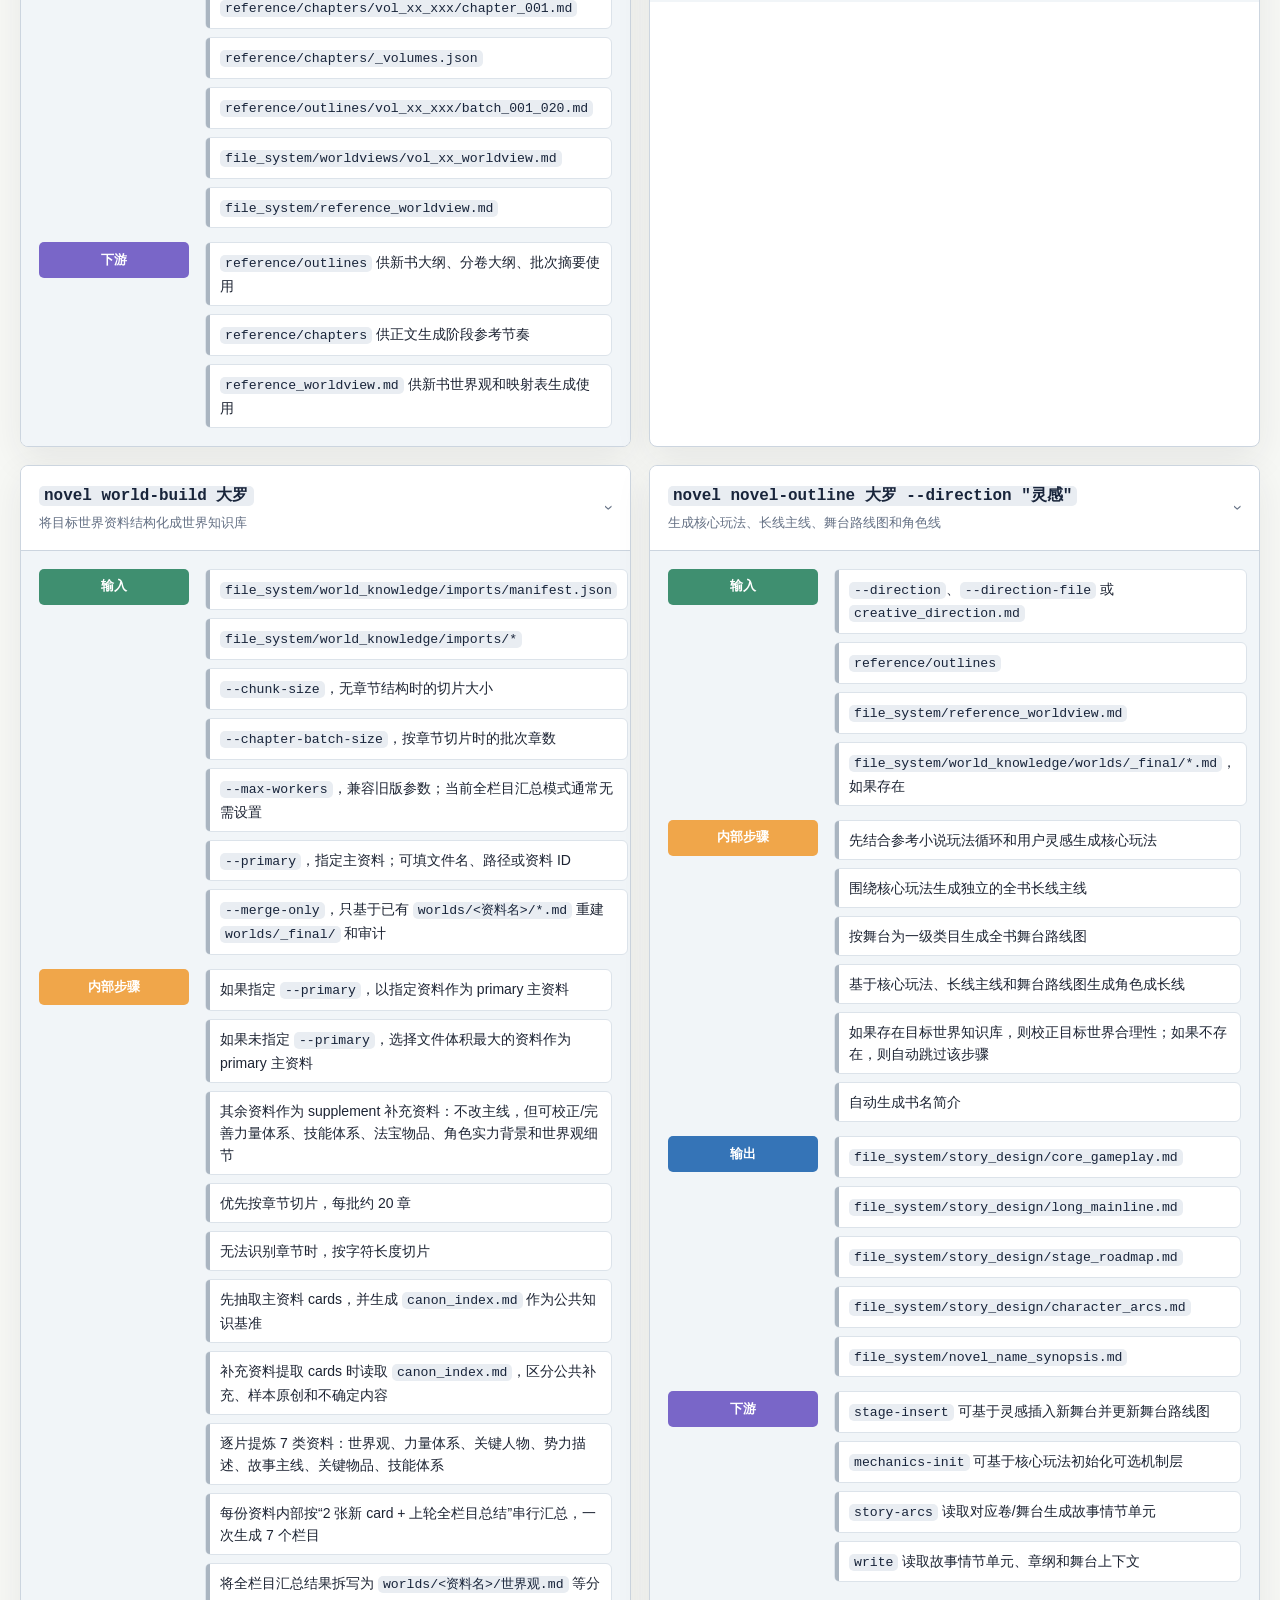
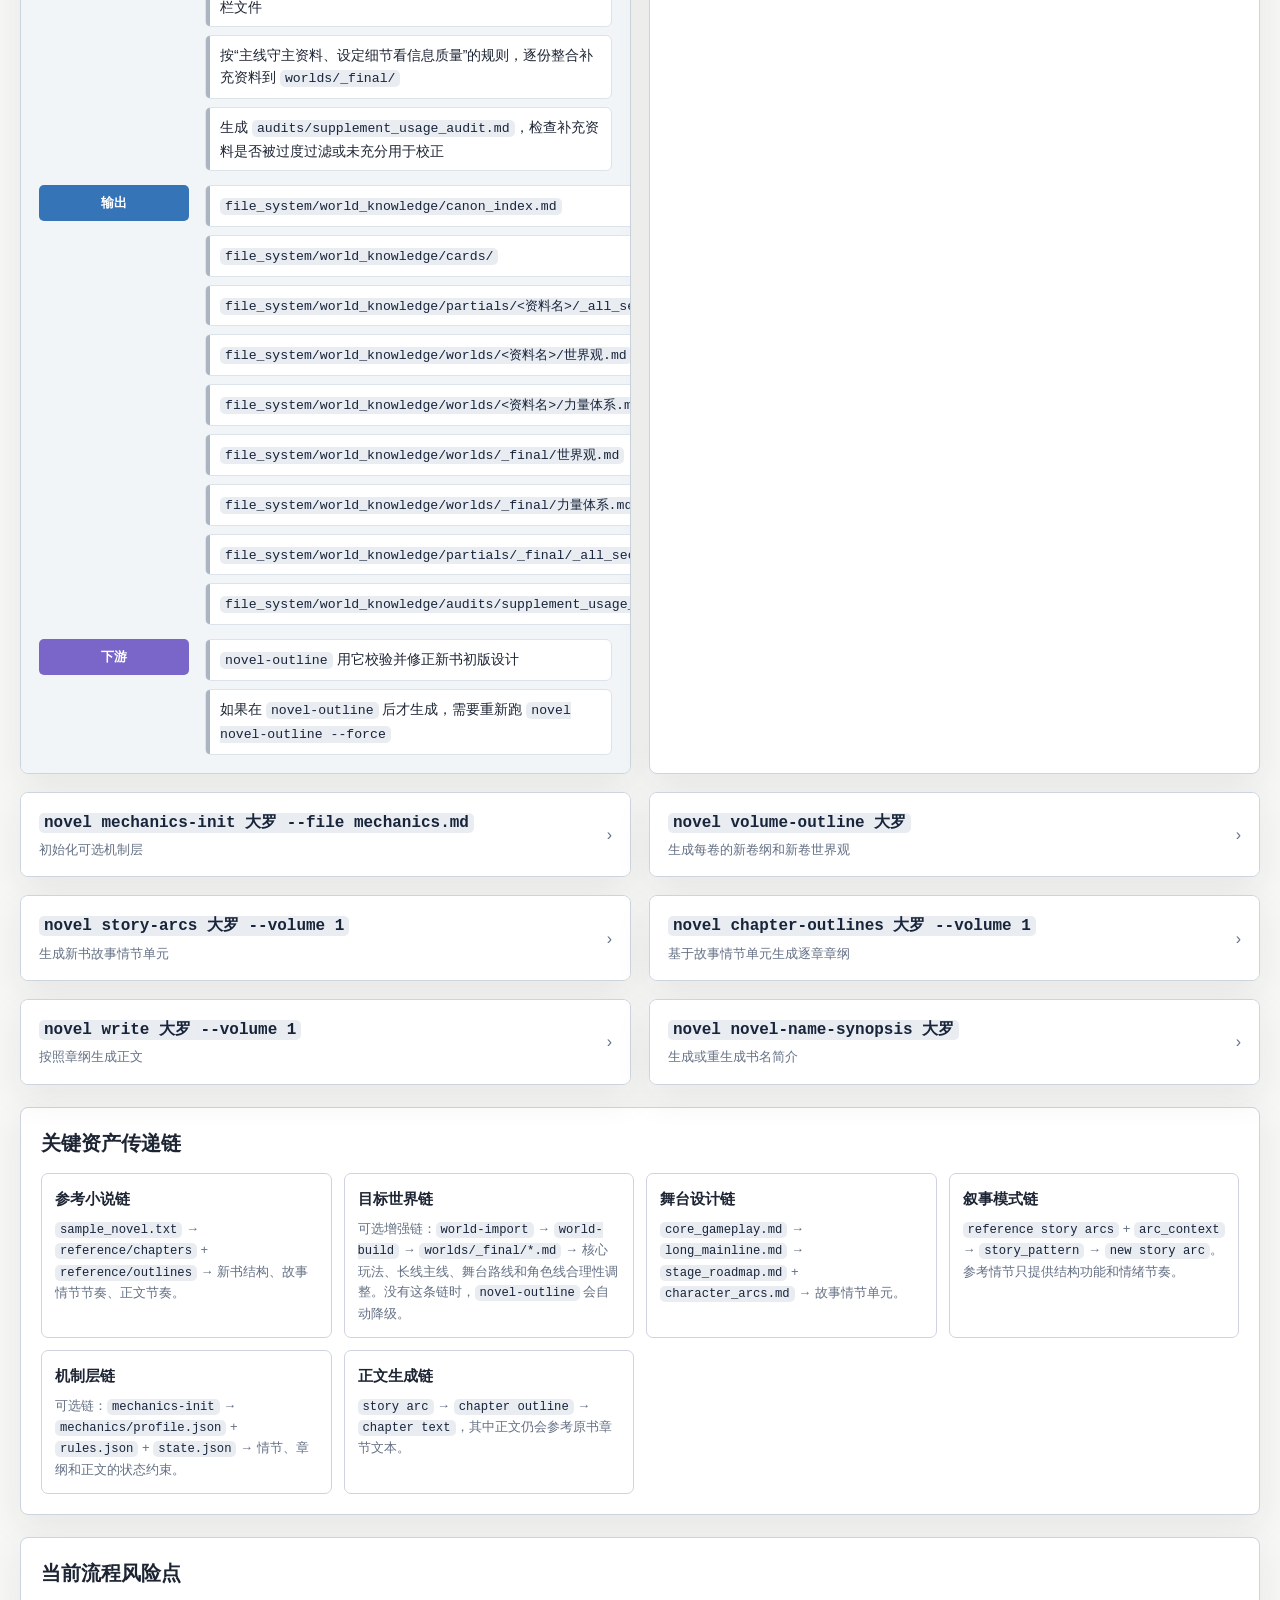
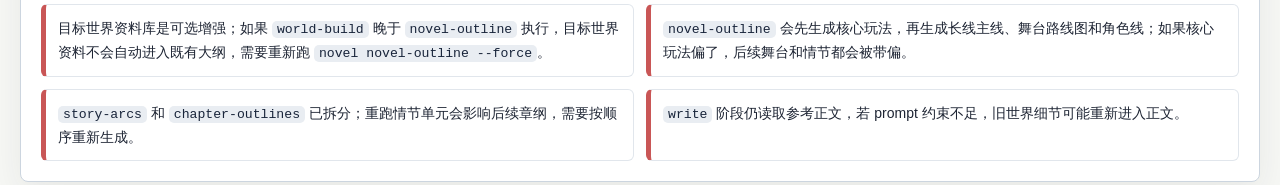
==== commit 557e3a5c: "use stage & add mech" ====
--- a/docs/cli_io_mindmap.html
+++ b/docs/cli_io_mindmap.html
@@ -431,18 +431,28 @@
         </article>
         <article class="flow-node">
           <strong>novel-outline</strong>
-          <small>参考结构 + 灵感，若有目标资料则增强校正</small>
+          <small>先定玩法，再生成长线、舞台和角色线</small>
           <div class="artifacts">
             <span class="pill input">direction</span>
-            <span class="pill mid">novel_outline_draft.md</span>
-            <span class="pill output">novel_outline.md</span>
-            <span class="pill output">new_novel_worldview.md</span>
-            <span class="pill output">rewrite_map.md</span>
+            <span class="pill output">core_gameplay.md</span>
+            <span class="pill output">long_mainline.md</span>
+            <span class="pill output">stage_roadmap.md</span>
+            <span class="pill output">character_arcs.md</span>
+          </div>
+        </article>
+        <article class="flow-node">
+          <strong>mechanics-init</strong>
+          <small>可选：初始化系统/面板/数值/轻量状态追踪</small>
+          <div class="artifacts">
+            <span class="pill input">core_gameplay</span>
+            <span class="pill input">mechanics.md</span>
+            <span class="pill output">mechanics/profile.json</span>
+            <span class="pill output">mechanics/rules.json</span>
           </div>
         </article>
         <article class="flow-node">
           <strong>volume-outline</strong>
-          <small>生成每卷的新卷纲和卷世界观</small>
+          <small>旧流程兼容：生成每卷卷纲和卷世界观</small>
           <div class="artifacts">
             <span class="pill input">novel_outline.md</span>
             <span class="pill input">rewrite_map.md</span>
@@ -451,18 +461,25 @@
           </div>
         </article>
         <article class="flow-node">
+          <strong>story-arcs</strong>
+          <small>生成新书故事情节单元和叙事模式</small>
+          <div class="artifacts">
+            <span class="pill input">arc_context</span>
+            <span class="pill mid">story_patterns</span>
+            <span class="pill output">story_arcs</span>
+          </div>
+        </article>
+        <article class="flow-node">
           <strong>chapter-outlines</strong>
-          <small>先生成批次摘要，再生成逐章章纲</small>
+          <small>基于故事情节单元生成逐章章纲</small>
           <div class="artifacts">
-            <span class="pill mid">adapted_reference_batches</span>
-            <span class="pill mid">batch audits</span>
-            <span class="pill output">outlines/vol_xx</span>
+            <span class="pill input">story_arcs</span>
             <span class="pill output">chapter_outlines</span>
           </div>
         </article>
         <article class="flow-node">
           <strong>write</strong>
-          <small>按章纲、批次摘要和参考正文节奏生成正文</small>
+          <small>按故事情节单元、章纲和参考正文节奏生成正文</small>
           <div class="artifacts">
             <span class="pill input">chapter_NNN.md</span>
             <span class="pill input">reference/chapters</span>
@@ -473,7 +490,7 @@
           <strong>name-synopsis</strong>
           <small>独立或由 novel-outline 自动触发</small>
           <div class="artifacts">
-            <span class="pill input">novel_outline.md</span>
+            <span class="pill input">story_design</span>
             <span class="pill output">novel_name_synopsis.md</span>
           </div>
         </article>
@@ -638,7 +655,7 @@
         <summary>
           <span class="summary-title">
             <strong><code>novel novel-outline 大罗 --direction "灵感"</code></strong>
-            <span>生成新书全书大纲、总世界观和换皮映射表</span>
+            <span>生成核心玩法、长线主线、舞台路线图和角色线</span>
           </span>
           <span class="chevron">›</span>
         </summary>
@@ -655,30 +672,80 @@
           <div class="branch">
             <div class="branch-label step">内部步骤</div>
             <ul>
-              <li>结合参考小说结构和用户灵感生成新书初版设计</li>
-              <li>如果存在目标世界知识库，则进行合理性调整；如果不存在，则自动跳过该步骤</li>
-              <li>输出最终全书大纲</li>
-              <li>根据全书大纲生成新书总世界观</li>
-              <li>根据新旧设定生成换皮映射表</li>
+              <li>先结合参考小说玩法循环和用户灵感生成核心玩法</li>
+              <li>围绕核心玩法生成独立的全书长线主线</li>
+              <li>按舞台为一级类目生成全书舞台路线图</li>
+              <li>基于核心玩法、长线主线和舞台路线图生成角色成长线</li>
+              <li>如果存在目标世界知识库，则校正目标世界合理性；如果不存在，则自动跳过该步骤</li>
               <li>自动生成书名简介</li>
             </ul>
           </div>
           <div class="branch">
             <div class="branch-label output">输出</div>
             <ul>
-              <li><code>file_system/adaptation/novel_outline_draft.md</code></li>
-              <li><code>file_system/novel_outline.md</code></li>
-              <li><code>file_system/new_novel_worldview.md</code></li>
-              <li><code>file_system/adaptation/rewrite_map.md</code></li>
+              <li><code>file_system/story_design/core_gameplay.md</code></li>
+              <li><code>file_system/story_design/long_mainline.md</code></li>
+              <li><code>file_system/story_design/stage_roadmap.md</code></li>
+              <li><code>file_system/story_design/character_arcs.md</code></li>
               <li><code>file_system/novel_name_synopsis.md</code></li>
             </ul>
           </div>
           <div class="branch">
             <div class="branch-label mid">下游</div>
             <ul>
-              <li><code>volume-outline</code> 读取全书大纲、总世界观和映射表</li>
-              <li><code>chapter-outlines</code> 读取全书大纲、总世界观和映射表做批次审计</li>
-              <li><code>write</code> 读取映射表和上游设计约束</li>
+              <li><code>stage-insert</code> 可基于灵感插入新舞台并更新舞台路线图</li>
+              <li><code>mechanics-init</code> 可基于核心玩法初始化可选机制层</li>
+              <li><code>story-arcs</code> 读取对应卷/舞台生成故事情节单元</li>
+              <li><code>write</code> 读取故事情节单元、章纲和舞台上下文</li>
+            </ul>
+          </div>
+        </div>
+      </details>
+
+      <details class="command">
+        <summary>
+          <span class="summary-title">
+            <strong><code>novel mechanics-init 大罗 --file mechanics.md</code></strong>
+            <span>初始化可选机制层</span>
+          </span>
+          <span class="chevron">›</span>
+        </summary>
+        <div class="command-body">
+          <div class="branch">
+            <div class="branch-label input">输入</div>
+            <ul>
+              <li><code>--file</code> 机制设定文件，优先级最高</li>
+              <li><code>--direction</code> 或 <code>--direction-file</code> 机制方向</li>
+              <li><code>file_system/story_design/core_gameplay.md</code></li>
+              <li><code>file_system/story_design/long_mainline.md</code></li>
+              <li><code>file_system/story_design/stage_roadmap.md</code></li>
+              <li><code>file_system/story_design/character_arcs.md</code></li>
+            </ul>
+          </div>
+          <div class="branch">
+            <div class="branch-label step">内部步骤</div>
+            <ul>
+              <li>判断机制层模式：<code>none</code>、<code>light_state</code>、<code>explicit_mechanics</code></li>
+              <li>用户提供机制设定时优先遵守；否则根据核心玩法自动判断</li>
+              <li>生成规则、初始状态和展示边界</li>
+              <li><code>--none</code> 可显式关闭机制层</li>
+            </ul>
+          </div>
+          <div class="branch">
+            <div class="branch-label output">输出</div>
+            <ul>
+              <li><code>file_system/mechanics/profile.json</code></li>
+              <li><code>file_system/mechanics/design.md</code></li>
+              <li><code>file_system/mechanics/rules.json</code></li>
+              <li><code>file_system/mechanics/state.json</code></li>
+            </ul>
+          </div>
+          <div class="branch">
+            <div class="branch-label mid">下游</div>
+            <ul>
+              <li><code>story-arcs</code> 读取机制层边界到 <code>arc_context</code></li>
+              <li><code>chapter-outlines</code> 可输出机制事件草案，但不自行计算数值</li>
+              <li><code>write</code> 读取机制层状态和规则；未启用时自动忽略</li>
             </ul>
           </div>
         </div>
@@ -725,8 +792,69 @@
           <div class="branch">
             <div class="branch-label mid">下游</div>
             <ul>
-              <li><code>chapter-outlines</code> 用本卷大纲和本卷世界观生成批次摘要和章纲</li>
+              <li><code>story-arcs</code> 用本卷大纲和本卷世界观生成故事情节单元</li>
+              <li><code>chapter-outlines</code> 基于故事情节单元生成章纲</li>
               <li><code>write</code> 用本卷大纲和本卷世界观约束正文</li>
+            </ul>
+          </div>
+        </div>
+      </details>
+
+      <details class="command">
+        <summary>
+          <span class="summary-title">
+            <strong><code>novel story-arcs 大罗 --volume 1</code></strong>
+            <span>生成新书故事情节单元</span>
+          </span>
+          <span class="chevron">›</span>
+        </summary>
+        <div class="command-body">
+          <div class="branch">
+            <div class="branch-label input">输入</div>
+            <ul>
+              <li><code>file_system/story_design/core_gameplay.md</code></li>
+              <li><code>file_system/story_design/long_mainline.md</code></li>
+              <li><code>file_system/story_design/stage_roadmap.md</code> 中的对应卷/舞台</li>
+              <li><code>file_system/story_design/character_arcs.md</code></li>
+              <li><code>file_system/mechanics</code>，如果已初始化</li>
+              <li><code>reference/outlines/vol_xx_xxx/story_arcs/arc_xxx.md</code></li>
+              <li>旧工作区可回退读取 <code>reference/outlines/vol_xx_xxx/batch_xxx.md</code></li>
+              <li>本阶段不读取 <code>reference/chapters</code> 正文</li>
+            </ul>
+          </div>
+          <div class="branch">
+            <div class="branch-label step">多步流程</div>
+            <ul>
+              <li>从当前舞台的 <code>预计章节数</code> 推断本舞台总章数</li>
+              <li>按默认约 5 章一个单元规划新书故事情节单元</li>
+              <li>生成或复用当前舞台 <code>arc_context</code>，压缩玩法、长线、舞台、角色和机制层约束</li>
+              <li>默认选取一个参考故事情节作为叙事样本，并抽象为 <code>story_pattern</code></li>
+              <li>基于 <code>arc_context + story_pattern + 前序新书情节</code> 生成新书故事情节单元</li>
+              <li>写入故事情节索引，供章纲和正文阶段读取</li>
+            </ul>
+          </div>
+          <div class="branch">
+            <div class="branch-label output">输出</div>
+            <ul>
+              <li><code>file_system/adaptation/arc_contexts/vol_xx_context.md</code></li>
+              <li><code>file_system/adaptation/story_patterns/vol_xx/arc_xxx.md</code></li>
+              <li><code>file_system/story_arcs/vol_xx/arc_xxx_ch001_005.md</code></li>
+              <li><code>file_system/story_arcs/vol_xx/arcs_index.json</code></li>
+            </ul>
+          </div>
+          <div class="branch">
+            <div class="branch-label mid">语义说明</div>
+            <ul>
+              <li>日志中的参考章节范围表示“叙事模式来源”，不是新书章节与参考章节的一一对应</li>
+              <li><code>story_pattern</code> 只保留情节功能、冲突结构、情绪节奏、爽点机制和钩子方式</li>
+              <li>当前流程中一卷对应一个舞台；<code>--stage</code> 只是 <code>--volume</code> 的兼容别名，不表示卷内 stage</li>
+            </ul>
+          </div>
+          <div class="branch">
+            <div class="branch-label mid">下游</div>
+            <ul>
+              <li><code>file_system/story_arcs</code> 作为章纲生成的情节蓝图</li>
+              <li><code>file_system/story_arcs</code> 也会作为正文生成的情节背景</li>
             </ul>
           </div>
         </div>
@@ -736,7 +864,7 @@
         <summary>
           <span class="summary-title">
             <strong><code>novel chapter-outlines 大罗 --volume 1</code></strong>
-            <span>先生成新批次摘要，再生成逐章章纲</span>
+            <span>基于故事情节单元生成逐章章纲</span>
           </span>
           <span class="chevron">›</span>
         </summary>
@@ -744,37 +872,25 @@
           <div class="branch">
             <div class="branch-label input">输入</div>
             <ul>
-              <li><code>file_system/novel_outline.md</code></li>
-              <li><code>file_system/new_novel_worldview.md</code></li>
-              <li><code>file_system/new_volume_outlines/vol_xx_outline.md</code></li>
-              <li><code>file_system/new_worldviews/vol_xx_worldview.md</code></li>
-              <li><code>file_system/adaptation/rewrite_map.md</code></li>
-              <li><code>reference/outlines/vol_xx_xxx/batch_001_020.md</code></li>
-              <li>前序新批次摘要和前两章章纲，如果存在</li>
-            </ul>
-          </div>
-          <div class="branch">
-            <div class="branch-label step">多步流程</div>
-            <ul>
-              <li>步骤 A：预改写参考批次，生成新世界节奏草稿</li>
-              <li>步骤 B：基于预改写草稿生成正式新批次摘要</li>
-              <li>步骤 C：用 pro 模型做剧情合理性审计，失败则重写一次</li>
-              <li>步骤 D：基于正式批次摘要生成逐章章纲</li>
+              <li><code>file_system/story_arcs/vol_xx/arc_xxx.md</code></li>
+              <li><code>file_system/story_design/stage_roadmap.md</code> 中的对应卷/舞台</li>
+              <li><code>file_system/mechanics</code>，如果已初始化</li>
+              <li>前两章章纲，如果存在</li>
+            </ul>
+          </div>
+          <div class="branch">
+            <div class="branch-label step">内部步骤</div>
+            <ul>
+              <li>读取已生成的故事情节单元</li>
+              <li>读取机制层；启用时章纲可输出机制事件草案，但不自行计算最终数值</li>
+              <li>按故事情节单元覆盖的章节范围逐章生成章纲</li>
+              <li>每章读取前两章章纲，保持小范围连续性</li>
+              <li>如果故事情节单元缺失，会提示先运行 <code>story-arcs</code></li>
             </ul>
           </div>
           <div class="branch">
             <div class="branch-label output">输出</div>
             <ul>
-              <li><code>file_system/adaptation/adapted_reference_batches/vol_xx/batch_001_020.md</code></li>
-              <li><code>file_system/adaptation/batch_reasonability_audits/vol_xx/*.json</code></li>
-              <li><code>file_system/outlines/vol_xx/batch_001_020.md</code></li>
-              <li><code>file_system/chapter_outlines/vol_xx/chapter_001.md</code></li>
-            </ul>
-          </div>
-          <div class="branch">
-            <div class="branch-label mid">下游</div>
-            <ul>
-              <li><code>file_system/outlines</code> 作为正文生成的批次背景</li>
               <li><code>file_system/chapter_outlines</code> 作为正文生成的直接蓝图</li>
             </ul>
           </div>
@@ -794,10 +910,13 @@
             <div class="branch-label input">输入</div>
             <ul>
               <li><code>file_system/chapter_outlines/vol_xx/chapter_NNN.md</code></li>
-              <li><code>file_system/outlines/vol_xx/batch_XXX_YYY.md</code></li>
-              <li><code>file_system/new_volume_outlines/vol_xx_outline.md</code></li>
-              <li><code>file_system/new_worldviews/vol_xx_worldview.md</code></li>
-              <li><code>file_system/adaptation/rewrite_map.md</code></li>
+              <li><code>file_system/story_arcs/vol_xx/arc_xxx.md</code></li>
+              <li><code>file_system/story_design/stage_roadmap.md</code> 中的对应卷/舞台</li>
+              <li><code>file_system/story_design/long_mainline.md</code></li>
+              <li><code>file_system/mechanics</code>，如果已初始化</li>
+              <li>旧工作区可回退读取 <code>file_system/outlines/vol_xx/batch_XXX_YYY.md</code></li>
+              <li>旧工作区可回退读取 <code>file_system/new_volume_outlines/vol_xx_outline.md</code> 和 <code>file_system/new_worldviews/vol_xx_worldview.md</code></li>
+              <li>旧工作区可选读取 <code>file_system/adaptation/rewrite_map.md</code></li>
               <li><code>reference/chapters</code> 中按比例匹配的参考章节</li>
               <li>前两章正文，如果存在</li>
               <li><code>core/system_prompt.md</code> 和 <code>core/agents.md</code></li>
@@ -807,7 +926,7 @@
             <div class="branch-label step">内部步骤</div>
             <ul>
               <li>确定要生成的章节范围，支持 <code>--start</code> 和 <code>--max</code></li>
-              <li>读取章纲、批次摘要、卷纲、卷世界观、映射表</li>
+              <li>读取章纲、故事情节单元、当前舞台、长线边界和机制层约束</li>
               <li>读取对应参考章节作为节奏和写法样本</li>
               <li>调用正文生成模型</li>
               <li>写入章节正文</li>
@@ -823,8 +942,8 @@
           <div class="branch">
             <div class="branch-label risk">注意点</div>
             <ul>
-              <li>正文阶段仍会直接读取参考章节文本，参考污染风险没有完全消失</li>
-              <li>当前正文阶段仍存在静态残留扫描逻辑，后续可按你的新思路继续收敛</li>
+              <li>正文阶段仍会读取参考章节文本作为写法样本，需要依赖章纲和当前舞台约束避免照搬</li>
+              <li>静态关键词残留扫描已停用；后续若恢复审计，应改为剧情合理性审计</li>
             </ul>
           </div>
         </div>
@@ -842,15 +961,17 @@
           <div class="branch">
             <div class="branch-label input">输入</div>
             <ul>
-              <li><code>file_system/novel_outline.md</code></li>
-              <li><code>file_system/new_novel_worldview.md</code></li>
+              <li><code>file_system/story_design/core_gameplay.md</code></li>
+              <li><code>file_system/story_design/long_mainline.md</code></li>
+              <li><code>file_system/story_design/stage_roadmap.md</code></li>
+              <li><code>file_system/story_design/character_arcs.md</code></li>
               <li><code>creative_direction.md</code></li>
             </ul>
           </div>
           <div class="branch">
             <div class="branch-label step">内部步骤</div>
             <ul>
-              <li>根据全书大纲、世界观和灵感生成书名、简介、卖点</li>
+              <li>根据核心玩法、长线主线、舞台路线图、角色线和灵感生成书名、简介、卖点</li>
               <li><code>novel-outline</code> 当前会自动触发一次本能力</li>
             </ul>
           </div>
@@ -869,19 +990,27 @@
       <div class="chain-grid">
         <article class="chain-card">
           <h3>参考小说链</h3>
-          <p><code>sample_novel.txt</code> → <code>reference/chapters</code> + <code>reference/outlines</code> → 新书结构、批次节奏、正文节奏。</p>
+          <p><code>sample_novel.txt</code> → <code>reference/chapters</code> + <code>reference/outlines</code> → 新书结构、故事情节节奏、正文节奏。</p>
         </article>
         <article class="chain-card">
           <h3>目标世界链</h3>
-          <p>可选增强链：<code>world-import</code> → <code>world-build</code> → <code>worlds/_final/*.md</code> → 新书大纲合理性调整。没有这条链时，<code>novel-outline</code> 会自动降级。</p>
+          <p>可选增强链：<code>world-import</code> → <code>world-build</code> → <code>worlds/_final/*.md</code> → 核心玩法、长线主线、舞台路线和角色线合理性调整。没有这条链时，<code>novel-outline</code> 会自动降级。</p>
         </article>
         <article class="chain-card">
-          <h3>换皮约束链</h3>
-          <p><code>novel_outline.md</code> + <code>new_novel_worldview.md</code> → <code>rewrite_map.md</code> → 分卷、批次、正文。</p>
+          <h3>舞台设计链</h3>
+          <p><code>core_gameplay.md</code> → <code>long_mainline.md</code> → <code>stage_roadmap.md</code> + <code>character_arcs.md</code> → 故事情节单元。</p>
+        </article>
+        <article class="chain-card">
+          <h3>叙事模式链</h3>
+          <p><code>reference story arcs</code> + <code>arc_context</code> → <code>story_pattern</code> → <code>new story arc</code>。参考情节只提供结构功能和情绪节奏。</p>
+        </article>
+        <article class="chain-card">
+          <h3>机制层链</h3>
+          <p>可选链：<code>mechanics-init</code> → <code>mechanics/profile.json</code> + <code>rules.json</code> + <code>state.json</code> → 情节、章纲和正文的状态约束。</p>
         </article>
         <article class="chain-card">
           <h3>正文生成链</h3>
-          <p><code>batch summary</code> → <code>chapter outline</code> → <code>chapter text</code>，其中正文仍会参考原书章节文本。</p>
+          <p><code>story arc</code> → <code>chapter outline</code> → <code>chapter text</code>，其中正文仍会参考原书章节文本。</p>
         </article>
       </div>
     </section>
@@ -890,8 +1019,8 @@
       <h2 class="section-title" style="margin-top:0">当前流程风险点</h2>
       <div class="risk-list">
         <div class="risk-item">目标世界资料库是可选增强；如果 <code>world-build</code> 晚于 <code>novel-outline</code> 执行，目标世界资料不会自动进入既有大纲，需要重新跑 <code>novel novel-outline --force</code>。</div>
-        <div class="risk-item"><code>novel-outline</code> 同时负责全书大纲、世界观、映射表、书名简介，职责较重，任一中间产物污染都会向后传播。</div>
-        <div class="risk-item"><code>chapter-outlines</code> 同时生成批次摘要和章纲。若只想重跑合理性审计，目前没有独立命令。</div>
+        <div class="risk-item"><code>novel-outline</code> 会先生成核心玩法，再生成长线主线、舞台路线图和角色线；如果核心玩法偏了，后续舞台和情节都会被带偏。</div>
+        <div class="risk-item"><code>story-arcs</code> 和 <code>chapter-outlines</code> 已拆分；重跑情节单元会影响后续章纲，需要按顺序重新生成。</div>
         <div class="risk-item"><code>write</code> 阶段仍读取参考正文，若 prompt 约束不足，旧世界细节可能重新进入正文。</div>
       </div>
     </section>
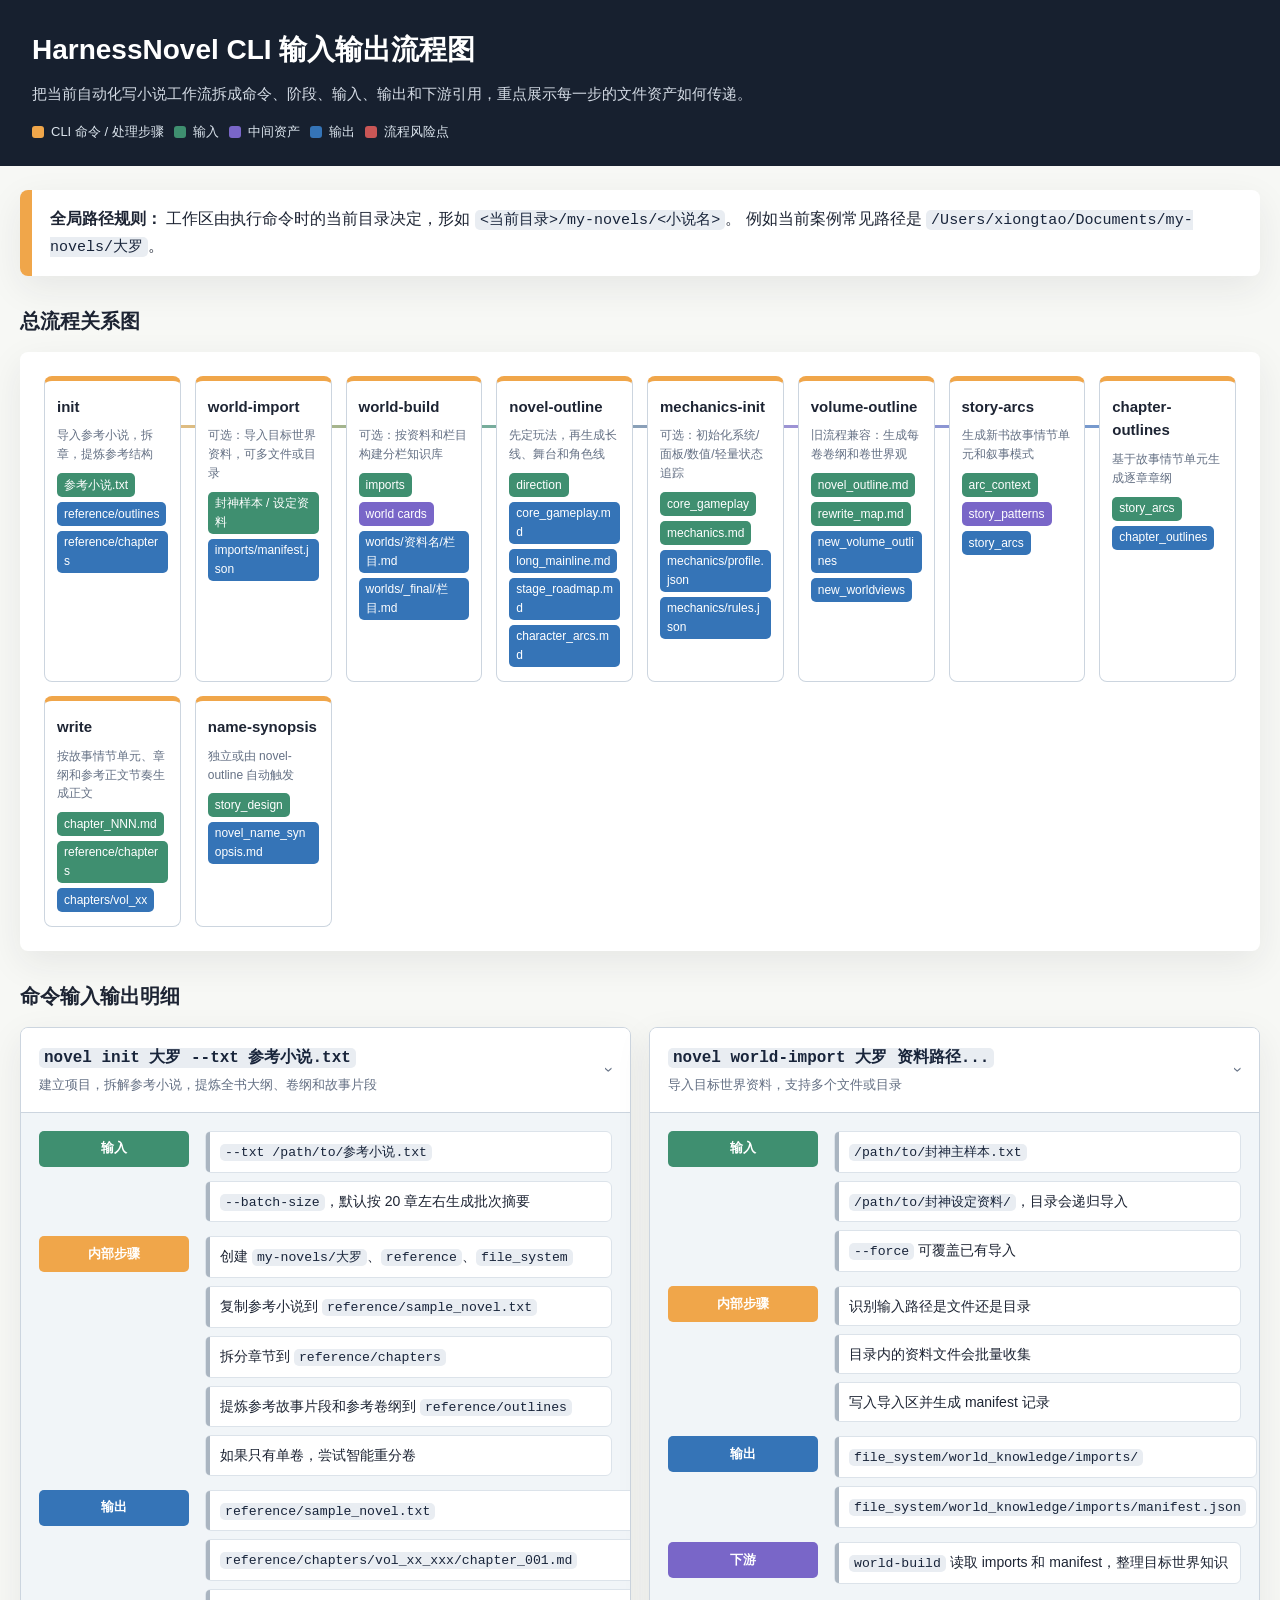
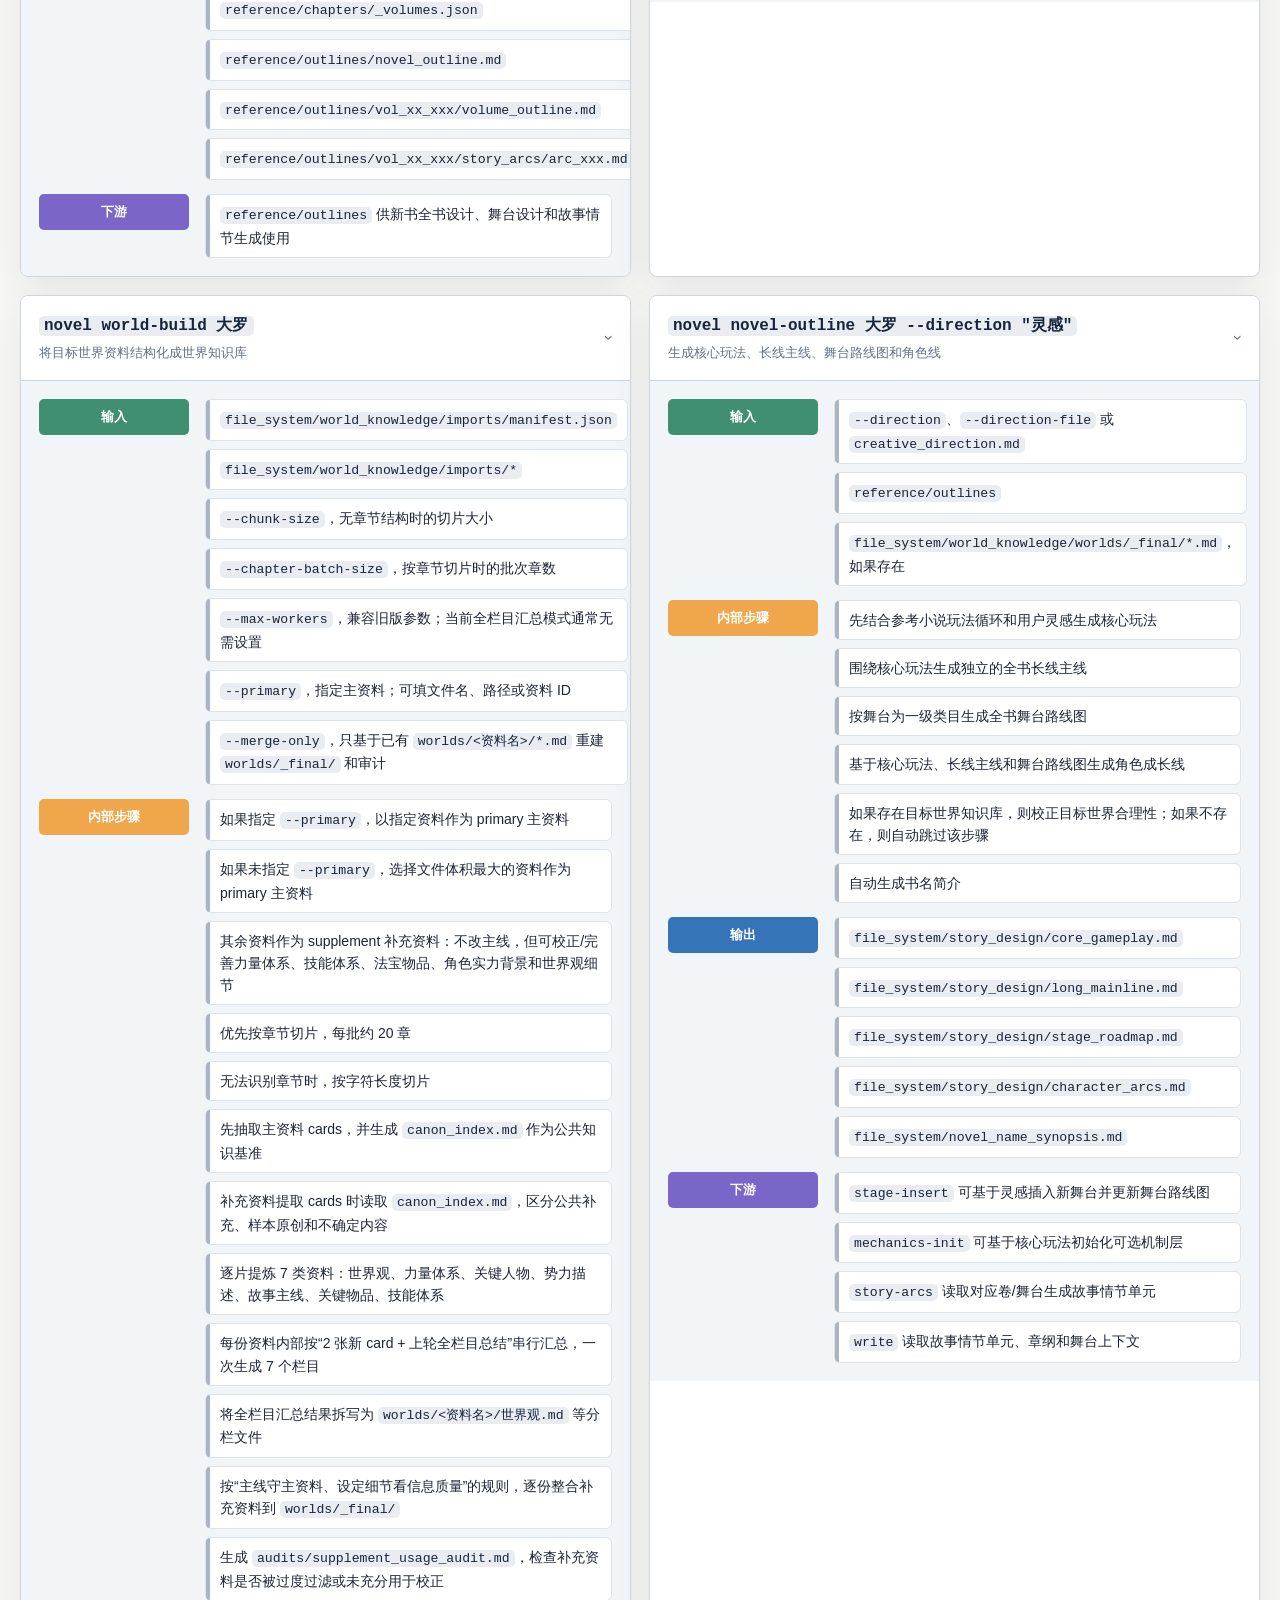
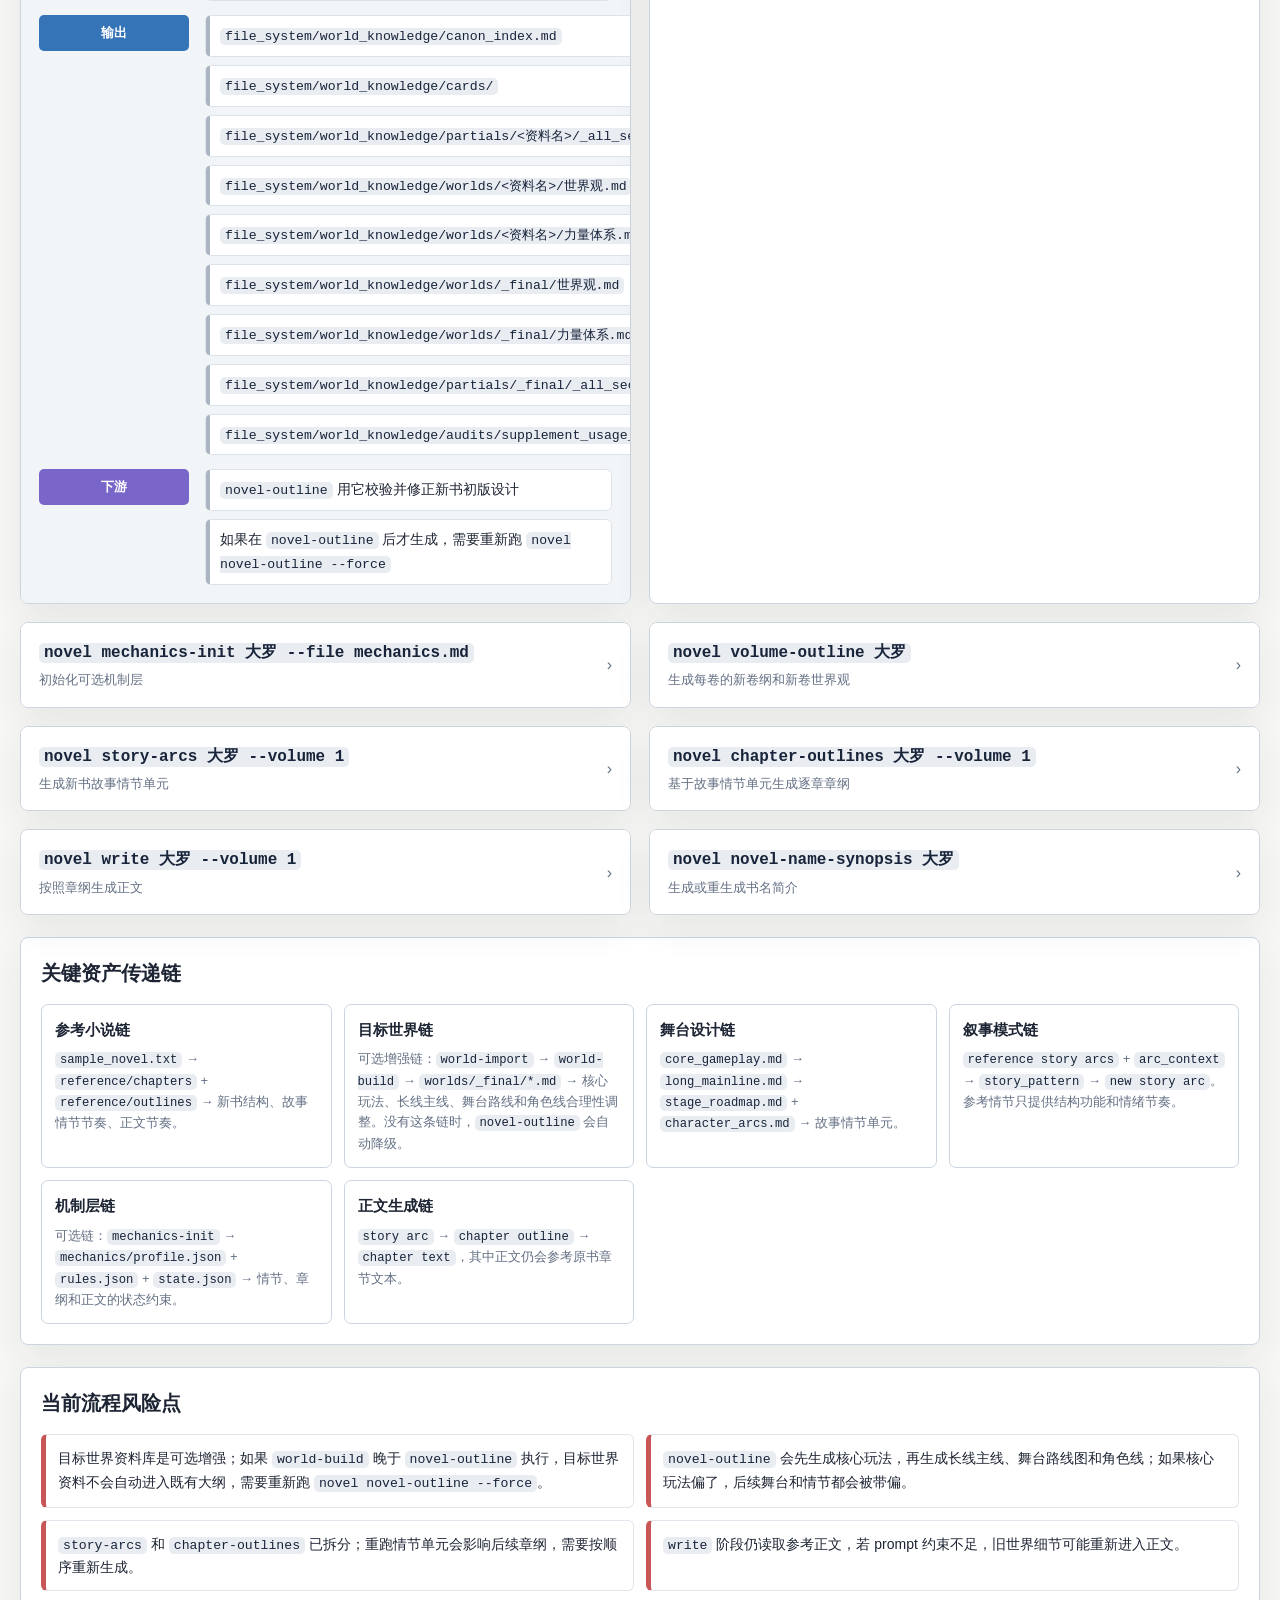
==== commit 2bf4a921: "add web" ====
--- a/docs/cli_io_mindmap.html
+++ b/docs/cli_io_mindmap.html
@@ -408,7 +408,6 @@
             <span class="pill input">参考小说.txt</span>
             <span class="pill output">reference/outlines</span>
             <span class="pill output">reference/chapters</span>
-            <span class="pill output">reference_worldview.md</span>
           </div>
         </article>
         <article class="flow-node">
@@ -503,7 +502,7 @@
         <summary>
           <span class="summary-title">
             <strong><code>novel init 大罗 --txt 参考小说.txt</code></strong>
-            <span>建立项目，拆解参考小说，提炼参考书结构和世界观</span>
+            <span>建立项目，拆解参考小说，提炼全书大纲、卷纲和故事片段</span>
           </span>
           <span class="chevron">›</span>
         </summary>
@@ -521,9 +520,8 @@
               <li>创建 <code>my-novels/大罗</code>、<code>reference</code>、<code>file_system</code></li>
               <li>复制参考小说到 <code>reference/sample_novel.txt</code></li>
               <li>拆分章节到 <code>reference/chapters</code></li>
-              <li>提炼参考批次摘要和参考卷纲到 <code>reference/outlines</code></li>
+              <li>提炼参考故事片段和参考卷纲到 <code>reference/outlines</code></li>
               <li>如果只有单卷，尝试智能重分卷</li>
-              <li>根据参考卷纲提炼参考世界观</li>
             </ul>
           </div>
           <div class="branch">
@@ -532,17 +530,15 @@
               <li><code>reference/sample_novel.txt</code></li>
               <li><code>reference/chapters/vol_xx_xxx/chapter_001.md</code></li>
               <li><code>reference/chapters/_volumes.json</code></li>
-              <li><code>reference/outlines/vol_xx_xxx/batch_001_020.md</code></li>
-              <li><code>file_system/worldviews/vol_xx_worldview.md</code></li>
-              <li><code>file_system/reference_worldview.md</code></li>
+              <li><code>reference/outlines/novel_outline.md</code></li>
+              <li><code>reference/outlines/vol_xx_xxx/volume_outline.md</code></li>
+              <li><code>reference/outlines/vol_xx_xxx/story_arcs/arc_xxx.md</code></li>
             </ul>
           </div>
           <div class="branch">
             <div class="branch-label mid">下游</div>
             <ul>
-              <li><code>reference/outlines</code> 供新书大纲、分卷大纲、批次摘要使用</li>
-              <li><code>reference/chapters</code> 供正文生成阶段参考节奏</li>
-              <li><code>reference_worldview.md</code> 供新书世界观和映射表生成使用</li>
+              <li><code>reference/outlines</code> 供新书全书设计、舞台设计和故事情节生成使用</li>
             </ul>
           </div>
         </div>
@@ -665,7 +661,6 @@
             <ul>
               <li><code>--direction</code>、<code>--direction-file</code> 或 <code>creative_direction.md</code></li>
               <li><code>reference/outlines</code></li>
-              <li><code>file_system/reference_worldview.md</code></li>
               <li><code>file_system/world_knowledge/worlds/_final/*.md</code>，如果存在</li>
             </ul>
           </div>
